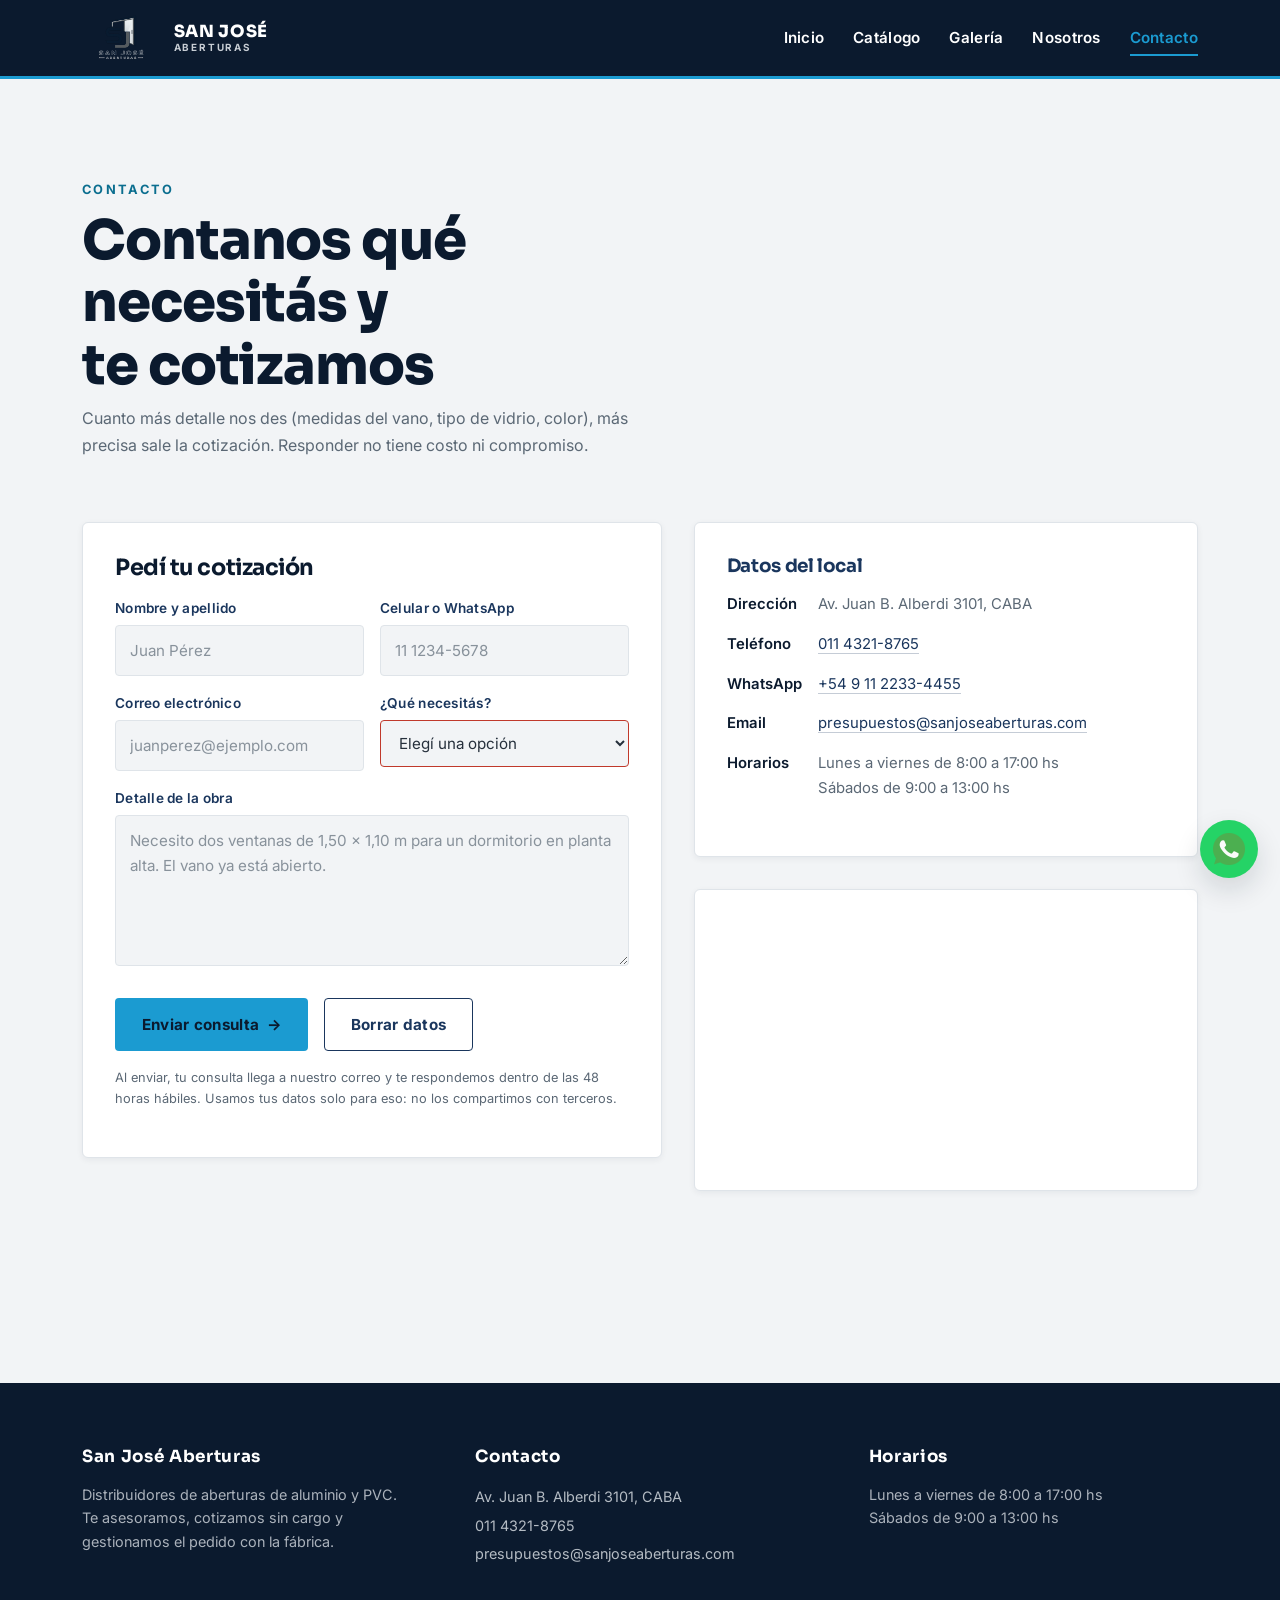
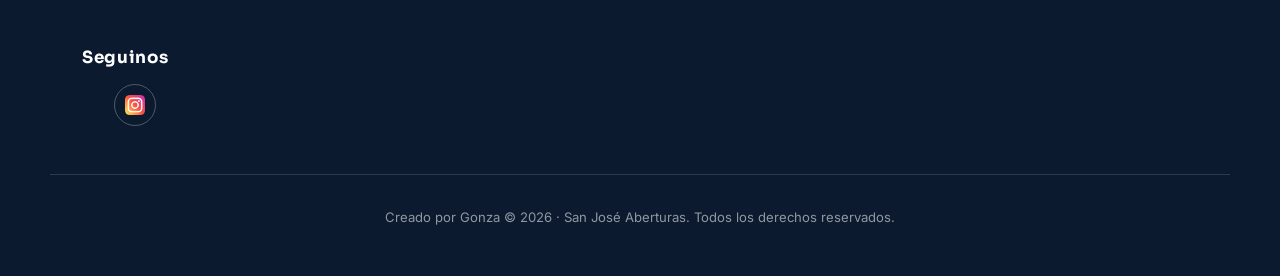
==== pages/contacto.html @ e06456b9 "san jose completo con html y sass" ====
<!DOCTYPE html>
<html lang="es">

<head>
    <meta charset="UTF-8">
    <meta name="viewport" content="width=device-width, initial-scale=1.0">
    <meta name="theme-color" content="#0B1A2E">

    <title>Contacto y cotizaciones | San José Aberturas</title>
    <meta name="description" content="Pedí tu cotización de aberturas sin cargo. Teléfono, WhatsApp, email y local en Av. Juan B. Alberdi 3101, CABA. Respondemos en 48 horas.">
    <meta name="keywords" content="cotización aberturas, contacto san josé aberturas, teléfono, whatsapp, aberturas CABA">
    <meta name="author" content="TU-NOMBRE">
    <meta name="robots" content="index, follow">
    <link rel="canonical" href="https://sanjose-aberturas.vercel.app/pages/contacto.html">

    <meta property="og:type" content="website">
    <meta property="og:locale" content="es_AR">
    <meta property="og:site_name" content="San José Aberturas">
    <meta property="og:title" content="Contacto y cotizaciones | San José Aberturas">
    <meta property="og:description" content="Pedí tu cotización de aberturas sin cargo. Teléfono, WhatsApp, email y local en Av. Juan B. Alberdi 3101, CABA. Respondemos en 48 horas.">
    <meta property="og:url" content="https://sanjose-aberturas.vercel.app/pages/contacto.html">
    <meta property="og:image" content="https://sanjose-aberturas.vercel.app/assets/imgs/logo.png">

    <link rel="icon" href="../assets/imgs/favicon.png" type="image/png">

    <link rel="preconnect" href="https://fonts.googleapis.com">
    <link rel="preconnect" href="https://fonts.gstatic.com" crossorigin>
    <link href="https://fonts.googleapis.com/css2?family=Inter:wght@400;600;700&family=Sora:wght@600;700;800&display=swap"
        rel="stylesheet">

    <link href="https://cdn.jsdelivr.net/npm/bootstrap@5.3.8/dist/css/bootstrap.min.css" rel="stylesheet"
        integrity="sha384-sRIl4kxILFvY47J16cr9ZwB07vP4J8+LH7qKQnuqkuIAvNWLzeN8tE5YBujZqJLB" crossorigin="anonymous">
    <link rel="stylesheet" href="../styles/style.css">
</head>

<body>
    <header class="cabecera sticky-top">
        <nav class="navbar navbar-expand-lg" aria-label="Navegación principal">
            <a class="navbar-brand" href="../index.html">
                <img src="../assets/imgs/logo.png" alt="Logo de San José Aberturas" class="logo" width="120"
                    height="52">
                <span class="marca">
                    <strong>SAN JOSÉ</strong>
                    <span>Aberturas</span>
                </span>
            </a>
            <button class="navbar-toggler" type="button" data-bs-toggle="collapse" data-bs-target="#menuPrincipal"
                aria-controls="menuPrincipal" aria-expanded="false" aria-label="Abrir el menú de navegación">
                <span class="navbar-toggler-icon"></span>
            </button>
            <div class="collapse navbar-collapse" id="menuPrincipal">
                <ul class="navbar-nav ms-auto">
                    <li class="nav-item"><a class="nav-link" href="../index.html">Inicio</a></li>
                    <li class="nav-item"><a class="nav-link" href="./menu.html">Catálogo</a></li>
                    <li class="nav-item"><a class="nav-link" href="./galeria.html">Galería</a></li>
                    <li class="nav-item"><a class="nav-link" href="./nosotros.html">Nosotros</a></li>
                    <li class="nav-item"><a class="nav-link" href="./contacto.html" aria-current="page">Contacto</a></li>
                </ul>
            </div>
        </nav>
    </header>

    <main class="seccion contacto">
        <div class="contenedor">
            <div class="titulo-seccion">
                <p class="eyebrow">Contacto</p>
                <h1>Contanos qué necesitás y te cotizamos</h1>
                <p>Cuanto más detalle nos des (medidas del vano, tipo de vidrio, color), más precisa sale la
                    cotización. Responder no tiene costo ni compromiso.</p>
            </div>

            <div class="grilla-contacto">
                <!-- form -->
                <section class="formulario" aria-labelledby="titulo-formulario">
                    <h2 id="titulo-formulario">Pedí tu cotización</h2>

                    <!-- si quiero cambiar de form aca -->
                    <form action="https://formspree.io/f/xgogqrqy" method="post" novalidate>
                        <input type="hidden" name="_subject" value="Nueva consulta desde la web">
                        <div class="campos">
                            <div class="campo">
                                <label for="nombre">Nombre y apellido</label>
                                <input type="text" id="nombre" name="nombre" placeholder="Juan Pérez"
                                    autocomplete="name" required>
                            </div>

                            <div class="campo">
                                <label for="telefono">Celular o WhatsApp</label>
                                <input type="tel" id="telefono" name="telefono" placeholder="11 1234-5678"
                                    autocomplete="tel" required>
                            </div>

                            <div class="campo">
                                <label for="email">Correo electrónico</label>
                                <input type="email" id="email" name="email" placeholder="juanperez@ejemplo.com"
                                    autocomplete="email" required>
                            </div>

                            <div class="campo">
                                <label for="producto">¿Qué necesitás?</label>
                                <select id="producto" name="producto" required>
                                    <option value="">Elegí una opción</option>
                                    <option value="ventanas">Ventanas</option>
                                    <option value="puertas">Puertas</option>
                                    <option value="portones">Portones</option>
                                    <option value="cerramiento">Cerramiento de balcón</option>
                                    <option value="otro">Otro</option>
                                </select>
                            </div>

                            <div class="campo campo--ancho">
                                <label for="detalle">Detalle de la obra</label>
                                <textarea id="detalle" name="detalle" rows="5"
                                    placeholder="Necesito dos ventanas de 1,50 × 1,10 m para un dormitorio en planta alta. El vano ya está abierto."
                                    required></textarea>
                            </div>
                        </div>

                        <div class="acciones">
                            <button type="submit" class="boton">Enviar consulta <span class="flecha"
                                    aria-hidden="true">→</span></button>
                            <button type="reset" class="boton--linea">Borrar datos</button>
                        </div>

                        <p class="legal">Al enviar, tu consulta llega a nuestro correo y te respondemos dentro de las
                            48 horas hábiles. Usamos tus datos solo para eso: no los compartimos con terceros.</p>
                    </form>
                </section>

                <!-- datos de contacto y mapa -->
                <aside class="datos-directos">
                    <article class="ficha">
                        <h2>Datos del local</h2>
                        <dl>
                            <dt>Dirección</dt>
                            <dd>Av. Juan B. Alberdi 3101, CABA</dd>

                            <dt>Teléfono</dt>
                            <dd><a href="tel:+541143218765">011 4321-8765</a></dd>

                            <dt>WhatsApp</dt>
                            <dd><a href="https://wa.me/5491122334455" target="_blank" rel="noopener">+54 9 11
                                    2233-4455</a></dd>

                            <dt>Email</dt>
                            <dd><a
                                    href="mailto:presupuestos@sanjoseaberturas.com">presupuestos@sanjoseaberturas.com</a>
                            </dd>

                            <dt>Horarios</dt>
                            <dd>Lunes a viernes de 8:00 a 17:00 hs<br>Sábados de 9:00 a 13:00 hs</dd>
                        </dl>
                    </article>

                    <article class="mapa">
                        <h2 class="solo-lectores">Ubicación del local en el mapa</h2>
                        <iframe
                            src="https://www.google.com/maps/embed?pb=!1m18!1m12!1m3!1d3282.8207992920943!2d-58.4740271235022!3d-34.63396855909769!2m3!1f0!2f0!3f0!3m2!1i1024!2i768!4f13.1!3m3!1m2!1s0x95bcc98582804c07%3A0xc3f3b68cb142a7c5!2sAv.%20Juan%20Bautista%20Alberdi%203101%2C%20C1406GSH%20Cdad.%20Aut%C3%B3noma%20de%20Buenos%20Aires!5e0!3m2!1ses!2sar!4v1779407908343!5m2!1ses!2sar"
                            title="Mapa con la ubicación del local de San José Aberturas" loading="lazy"
                            referrerpolicy="no-referrer-when-downgrade" allowfullscreen></iframe>
                    </article>
                </aside>
            </div>
        </div>
    </main>

    <footer class="pie">
        <div class="pie-contenido">
            <div>
                <h2>San José Aberturas</h2>
                <p>Distribuidores de aberturas de aluminio y PVC. Te asesoramos, cotizamos sin cargo y
                    gestionamos el pedido con la fábrica.</p>
            </div>

            <div>
                <h3>Contacto</h3>
                <address>
                    <a href="https://www.google.com/maps/search/?api=1&amp;query=Av.+Juan+B.+Alberdi+3101%2C+CABA"
                        target="_blank" rel="noopener">Av. Juan B. Alberdi 3101, CABA</a>
                    <a href="tel:+541143218765">011 4321-8765</a>
                    <a href="mailto:presupuestos@sanjoseaberturas.com">presupuestos@sanjoseaberturas.com</a>
                </address>
            </div>

            <div>
                <h3>Horarios</h3>
                <p>Lunes a viernes de 8:00 a 17:00 hs<br>Sábados de 9:00 a 13:00 hs</p>
            </div>

            <div class="redes">
                <h3>Seguinos</h3>
                <ul>
                    <li>
                        <a href="https://www.instagram.com/casasanjoseaberturas/" target="_blank" rel="noopener"
                            aria-label="Instagram de San José Aberturas">
                            <img src="../assets/logos/instagram.png" alt="" width="20" height="20" loading="lazy">
                        </a>
                    </li>
                    <!-- las otras redes las dejo para cuando las tenga -->
                    <!--
                    <li>
                        <a href="https://www.facebook.com/TU-PAGINA" target="_blank" rel="noopener"
                            aria-label="Facebook de San José Aberturas">
                            <img src="../assets/logos/facebook.png" alt="" width="20" height="20" loading="lazy">
                        </a>
                    </li>
                    <li>
                        <a href="https://www.x.com/TU-CUENTA" target="_blank" rel="noopener"
                            aria-label="X de San José Aberturas">
                            <img src="../assets/logos/x.png" alt="" width="20" height="20" loading="lazy">
                        </a>
                    </li>
                    <li>
                        <a href="https://www.youtube.com/@TU-CANAL" target="_blank" rel="noopener"
                            aria-label="YouTube de San José Aberturas">
                            <img src="../assets/logos/yt.png" alt="" width="20" height="20" loading="lazy">
                        </a>
                    </li>
                    -->
                </ul>
            </div>
        </div>

        <p class="copy">Creado por Gonza &copy; 2026 · San José Aberturas. Todos los derechos reservados.</p>

        <a class="wa-flotante" href="https://wa.me/5491155554444" target="_blank" rel="noopener"
            aria-label="Escribinos por WhatsApp">
            <img src="../assets/logos/whatsapp.png" alt="" width="32" height="32" loading="lazy">
        </a>
    </footer>

    <script src="https://cdn.jsdelivr.net/npm/bootstrap@5.3.8/dist/js/bootstrap.bundle.min.js"
        integrity="sha384-FKyoEForCGlyvwx9Hj09JcYn3nv7wiPVlz7YYwJrWVcXK/BmnVDxM+D2scQbITxI"
        crossorigin="anonymous"></script>
</body>

</html>
---- styles/style.css ----
@charset "UTF-8";
.pie .redes ul li a, .pie .wa-flotante {
  display: flex;
  justify-content: center;
  align-items: center;
}

.contacto .formulario, .contacto .datos-directos .ficha, .contacto .datos-directos .mapa, .nosotros .valores article, .galeria .obra, .catalogo .linea, .tarjeta {
  background-color: #ffffff;
  border: 1px solid #dfe4e9;
  border-radius: 6px;
  box-shadow: 0 2px 6px rgba(11, 26, 46, 0.06);
  transition: transform 0.35s cubic-bezier(0.22, 0.61, 0.36, 1), box-shadow 0.35s cubic-bezier(0.22, 0.61, 0.36, 1), border-color 0.35s cubic-bezier(0.22, 0.61, 0.36, 1);
}

.hero .hero-grid, .datos ul, .cta .cta-caja, .contenedor, .pie .pie-contenido, .pie .copy, .cabecera .navbar {
  width: 100%;
  max-width: 1180px;
  margin-inline: auto;
  padding-inline: 2rem;
}
@media (max-width: 567px) {
  .hero .hero-grid, .datos ul, .cta .cta-caja, .contenedor, .pie .pie-contenido, .pie .copy, .cabecera .navbar {
    padding-inline: 1rem;
  }
}

.contacto .datos-directos .ficha dl dd a, .pie address a {
  text-decoration: none;
  color: inherit;
}

@keyframes aparecer {
  from {
    opacity: 0;
    transform: translateY(28px);
  }
  to {
    opacity: 1;
    transform: translateY(0);
  }
}
@keyframes abrir-marco {
  from {
    clip-path: inset(0 100% 0 0);
  }
  to {
    clip-path: inset(0 0 0 0);
  }
}
@keyframes latido {
  0%, 100% {
    transform: scale(1);
  }
  50% {
    transform: scale(1.08);
  }
}
*,
*::before,
*::after {
  margin: 0;
  padding: 0;
  box-sizing: border-box;
}

html {
  scroll-behavior: smooth;
}

body {
  font-family: "Inter", "Segoe UI", sans-serif;
  font-size: 1rem;
  line-height: 1.65;
  color: #26303c;
  background-color: #f2f4f6;
  -webkit-font-smoothing: antialiased;
}

h1,
h2,
h3,
h4 {
  font-family: "Sora", "Segoe UI", sans-serif;
  color: #0b1a2e;
  line-height: 1.15;
  letter-spacing: -0.02em;
  text-wrap: balance;
}

h1 {
  font-size: clamp(2.1rem, 4.5vw, 3.4rem);
  font-weight: 800;
}

h2 {
  font-size: clamp(1.7rem, 3vw, 2.4rem);
  font-weight: 700;
}

h3 {
  font-size: 1.25rem;
  font-weight: 700;
}

p {
  max-width: 68ch;
}

a {
  color: #1a365d;
  transition: color 0.35s cubic-bezier(0.22, 0.61, 0.36, 1);
}
a:hover, a:focus-visible {
  color: #0b6e8f;
}

img,
picture,
svg {
  display: block;
  max-width: 100%;
  height: auto;
}

ul {
  list-style: none;
}

:focus-visible {
  outline: 3px solid #1b9bd1;
  outline-offset: 3px;
}

.solo-lectores {
  position: absolute;
  width: 1px;
  height: 1px;
  overflow: hidden;
  clip: rect(0 0 0 0);
  white-space: nowrap;
}

@media (prefers-reduced-motion: reduce) {
  *,
  *::before,
  *::after {
    animation-duration: 0.01ms !important;
    animation-iteration-count: 1 !important;
    transition-duration: 0.01ms !important;
    scroll-behavior: auto !important;
  }
}
.cabecera {
  background-color: #0b1a2e;
  border-bottom: 3px solid #1b9bd1;
}
.cabecera .navbar {
  padding-block: 0.75rem;
  --bs-navbar-padding-x: 0;
  --bs-navbar-color: #ffffff;
  --bs-navbar-hover-color: #5ecdf0;
  --bs-navbar-active-color: #5ecdf0;
}
.cabecera .navbar-brand {
  display: flex;
  flex-direction: row;
  flex-wrap: nowrap;
  justify-content: flex-start;
  align-items: center;
  gap: 0.85rem;
  padding: 0;
}
.cabecera .navbar-brand .logo {
  height: 52px;
  width: auto;
  transition: transform 0.35s cubic-bezier(0.22, 0.61, 0.36, 1);
}
.cabecera .navbar-brand .marca {
  display: flex;
  flex-direction: column;
  flex-wrap: nowrap;
  justify-content: center;
  align-items: flex-start;
  gap: 0;
  line-height: 1.1;
}
.cabecera .navbar-brand .marca strong {
  font-family: "Sora", "Segoe UI", sans-serif;
  font-size: 1.05rem;
  font-weight: 800;
  letter-spacing: 0.04em;
  color: #ffffff;
}
.cabecera .navbar-brand .marca span {
  display: inline-block;
  font-family: "Inter", "Segoe UI", sans-serif;
  font-size: 0.8rem;
  font-weight: 700;
  letter-spacing: 0.18em;
  text-transform: uppercase;
  color: #0b6e8f;
  font-size: 0.62rem;
  color: #c7cdd4;
}
.cabecera .navbar-brand:hover .logo {
  transform: scale(1.05) rotate(-1deg);
}
@media (max-width: 567px) {
  .cabecera .navbar-brand .logo {
    height: 40px;
  }
  .cabecera .navbar-brand .marca strong {
    font-size: 0.9rem;
  }
}
.cabecera .navbar-toggler {
  border: 1px solid rgba(199, 205, 212, 0.5);
  border-radius: 4px;
  padding: 0.35rem 0.6rem;
}
.cabecera .navbar-toggler:focus {
  box-shadow: 0 0 0 3px rgba(27, 155, 209, 0.45);
}
.cabecera .navbar-nav {
  display: flex;
  flex-direction: row;
  flex-wrap: nowrap;
  justify-content: flex-end;
  align-items: center;
  gap: 1.8rem;
}
.cabecera .navbar-nav .nav-link {
  position: relative;
  font-size: 0.95rem;
  font-weight: 600;
  letter-spacing: 0.02em;
  color: #ffffff;
  padding: 0.35rem 0;
  transition: color 0.35s cubic-bezier(0.22, 0.61, 0.36, 1);
}
.cabecera .navbar-nav .nav-link::after {
  content: "";
  position: absolute;
  left: 0;
  bottom: 0;
  width: 100%;
  height: 2px;
  background-color: #1b9bd1;
  transform: scaleX(0);
  transform-origin: left;
  transition: transform 0.35s cubic-bezier(0.22, 0.61, 0.36, 1);
}
.cabecera .navbar-nav .nav-link:hover, .cabecera .navbar-nav .nav-link:focus-visible {
  color: #1b9bd1;
}
.cabecera .navbar-nav .nav-link:hover::after, .cabecera .navbar-nav .nav-link:focus-visible::after, .cabecera .navbar-nav .nav-link[aria-current=page]::after {
  transform: scaleX(1);
}
.cabecera .navbar-nav .nav-link[aria-current=page] {
  color: #1b9bd1;
}
@media (max-width: 967px) {
  .cabecera .navbar-nav {
    display: flex;
    flex-direction: column;
    flex-wrap: nowrap;
    justify-content: flex-start;
    align-items: flex-start;
    gap: 0;
    padding-block: 1rem;
  }
  .cabecera .navbar-nav .nav-link {
    width: 100%;
    padding: 0.6rem 0;
    border-bottom: 1px solid rgba(199, 205, 212, 0.15);
  }
}

.pie {
  background-color: #0b1a2e;
  color: #c7cdd4;
  margin-top: 6rem;
  padding-block: 4rem 2rem;
}
.pie .pie-contenido {
  display: grid;
  grid-template-columns: repeat(auto-fit, minmax(240px, 1fr));
  gap: 4rem;
  padding-bottom: 2rem;
  border-bottom: 1px solid rgba(199, 205, 212, 0.18);
}
.pie h2,
.pie h3 {
  color: #ffffff;
  font-size: 1.05rem;
  letter-spacing: 0.04em;
  margin-bottom: 1rem;
}
.pie p {
  font-size: 0.9rem;
  color: rgba(199, 205, 212, 0.85);
}
.pie address {
  font-style: normal;
  font-size: 0.9rem;
}
.pie address a {
  color: rgba(199, 205, 212, 0.9);
  display: block;
  padding-block: 0.15rem;
}
.pie address a:hover, .pie address a:focus-visible {
  color: #5ecdf0;
}
.pie .redes ul {
  display: flex;
  flex-direction: row;
  flex-wrap: wrap;
  justify-content: flex-start;
  align-items: center;
  gap: 0.9rem;
}
.pie .redes ul li a {
  width: 42px;
  height: 42px;
  border: 1px solid rgba(199, 205, 212, 0.35);
  border-radius: 50%;
  transition: background-color 0.35s cubic-bezier(0.22, 0.61, 0.36, 1), transform 0.35s cubic-bezier(0.22, 0.61, 0.36, 1), border-color 0.35s cubic-bezier(0.22, 0.61, 0.36, 1);
}
.pie .redes ul li a img {
  width: 20px;
  height: 20px;
  object-fit: contain;
}
.pie .redes ul li a:hover, .pie .redes ul li a:focus-visible {
  background-color: #1b9bd1;
  border-color: #1b9bd1;
  transform: translateY(-4px) rotate(-6deg);
}
.pie .wa-flotante {
  position: fixed;
  right: 22px;
  bottom: 22px;
  z-index: 1030;
  width: 58px;
  height: 58px;
  border-radius: 50%;
  background-color: #25d366;
  box-shadow: 0 12px 28px rgba(11, 26, 46, 0.14);
  animation: latido 2.6s ease-in-out infinite;
}
.pie .wa-flotante img {
  width: 32px;
  height: 32px;
}
.pie .wa-flotante:hover, .pie .wa-flotante:focus-visible {
  animation-play-state: paused;
  background-color: #1ebe5a;
}
@media (max-width: 567px) {
  .pie .wa-flotante {
    width: 50px;
    height: 50px;
    right: 14px;
    bottom: 14px;
  }
  .pie .wa-flotante img {
    width: 27px;
    height: 27px;
  }
}
.pie .copy {
  padding-top: 2rem;
  text-align: center;
  font-size: 0.82rem;
  color: rgba(199, 205, 212, 0.7);
}

.boton--claro, .boton--linea, .boton {
  display: inline-flex;
  align-items: center;
  gap: 0.5rem;
  padding: 0.8rem 1.6rem;
  border: 1px solid transparent;
  border-radius: 4px;
  font-family: "Inter", "Segoe UI", sans-serif;
  font-size: 0.95rem;
  font-weight: 700;
  letter-spacing: 0.02em;
  text-decoration: none;
  cursor: pointer;
  transition: background-color 0.35s cubic-bezier(0.22, 0.61, 0.36, 1), color 0.35s cubic-bezier(0.22, 0.61, 0.36, 1), transform 0.35s cubic-bezier(0.22, 0.61, 0.36, 1), box-shadow 0.35s cubic-bezier(0.22, 0.61, 0.36, 1);
}
.boton--claro:hover, .boton--linea:hover, .boton:hover, .boton--claro:focus-visible, .boton--linea:focus-visible, .boton:focus-visible {
  transform: translateY(-2px);
}
.boton--claro:active, .boton--linea:active, .boton:active {
  transform: translateY(0);
}

.boton {
  background-color: #1b9bd1;
  color: #0b1a2e;
}
.boton:hover, .boton:focus-visible {
  background-color: #0a5b77;
  color: #ffffff;
  box-shadow: 0 8px 18px rgba(27, 155, 209, 0.35);
}

.boton--linea {
  background-color: transparent;
  color: #1a365d;
  border-color: #1a365d;
}
.boton--linea:hover, .boton--linea:focus-visible {
  background-color: #1a365d;
  color: #ffffff;
}

.boton--claro {
  background-color: transparent;
  color: #ffffff;
  border-color: rgba(255, 255, 255, 0.55);
}
.boton--claro:hover, .boton--claro:focus-visible {
  background-color: #ffffff;
  color: #0b1a2e;
}

.boton .flecha,
.boton--linea .flecha,
.boton--claro .flecha {
  transition: transform 0.35s cubic-bezier(0.22, 0.61, 0.36, 1);
}
.boton:hover .flecha, .boton:focus-visible .flecha,
.boton--linea:hover .flecha,
.boton--linea:focus-visible .flecha,
.boton--claro:hover .flecha,
.boton--claro:focus-visible .flecha {
  transform: translateX(5px);
}

.titulo-seccion {
  margin-bottom: 4rem;
  max-width: 60ch;
}
.titulo-seccion .eyebrow {
  display: inline-block;
  font-family: "Inter", "Segoe UI", sans-serif;
  font-size: 0.8rem;
  font-weight: 700;
  letter-spacing: 0.18em;
  text-transform: uppercase;
  color: #0b6e8f;
  margin-bottom: 0.6rem;
}
.titulo-seccion h2 {
  margin-bottom: 0.5rem;
}
.titulo-seccion p {
  color: #5b6875;
}
.titulo-seccion--centrado {
  margin-inline: auto;
  text-align: center;
}
.titulo-seccion--centrado p {
  margin-inline: auto;
}

.seccion {
  padding-block: 6rem;
}
@media (max-width: 967px) {
  .seccion {
    padding-block: 4rem;
  }
}

.acciones-cta {
  display: flex;
  flex-direction: row;
  flex-wrap: wrap;
  justify-content: flex-start;
  align-items: center;
  gap: 1rem;
  margin-top: 4rem;
}

.bloque {
  margin-top: 6rem;
}
@media (max-width: 967px) {
  .bloque {
    margin-top: 4rem;
  }
}

.tarjeta {
  overflow: hidden;
  display: flex;
  flex-direction: column;
}
.tarjeta .tarjeta-figura {
  position: relative;
}
.tarjeta .tarjeta-figura::before {
  content: "";
  position: absolute;
  inset: 14px;
  border: 1px solid rgba(255, 255, 255, 0.75);
  pointer-events: none;
  transition: inset 0.35s cubic-bezier(0.22, 0.61, 0.36, 1), border-color 0.35s cubic-bezier(0.22, 0.61, 0.36, 1);
}
.tarjeta .tarjeta-figura {
  overflow: hidden;
  background-color: #f2f4f6;
}
.tarjeta .tarjeta-figura img {
  width: 100%;
  aspect-ratio: 4/3;
  object-fit: cover;
  transition: transform 0.6s cubic-bezier(0.22, 0.61, 0.36, 1);
}
.tarjeta .tarjeta-cuerpo {
  display: flex;
  flex-direction: column;
  flex-wrap: nowrap;
  justify-content: flex-start;
  align-items: flex-start;
  gap: 0.6rem;
  padding: 2rem;
  flex-grow: 1;
}
.tarjeta .tarjeta-cuerpo .medida {
  display: inline-block;
  font-family: "Inter", "Segoe UI", sans-serif;
  font-size: 0.8rem;
  font-weight: 700;
  letter-spacing: 0.18em;
  text-transform: uppercase;
  color: #5b6875;
  font-size: 0.7rem;
}
.tarjeta .tarjeta-cuerpo p {
  color: #5b6875;
  font-size: 0.95rem;
  flex-grow: 1;
}
.tarjeta:hover, .tarjeta:focus-within {
  transform: translateY(-8px);
  box-shadow: 0 12px 28px rgba(11, 26, 46, 0.14);
  border-color: #1b9bd1;
}
.tarjeta:hover .tarjeta-figura img, .tarjeta:focus-within .tarjeta-figura img {
  transform: scale(1.06);
}
.tarjeta:hover .tarjeta-figura::before, .tarjeta:focus-within .tarjeta-figura::before {
  inset: 22px;
  border-color: #1b9bd1;
}

.animar {
  animation: aparecer 0.7s both;
}
.animar:nth-child(2) {
  animation-delay: 0.12s;
}
.animar:nth-child(3) {
  animation-delay: 0.24s;
}
.animar:nth-child(4) {
  animation-delay: 0.36s;
}
.animar:nth-child(5) {
  animation-delay: 0.48s;
}
.animar:nth-child(6) {
  animation-delay: 0.6s;
}

.hero {
  background-color: #0b1a2e;
  color: #ffffff;
  overflow: hidden;
  padding-block: 6rem;
}
.hero .hero-grid {
  display: grid;
  grid-template-columns: 1.05fr 1fr;
  align-items: center;
  gap: 4rem;
}
.hero .hero-texto {
  animation: aparecer 0.8s both;
}
.hero .hero-texto .eyebrow {
  display: inline-block;
  font-family: "Inter", "Segoe UI", sans-serif;
  font-size: 0.8rem;
  font-weight: 700;
  letter-spacing: 0.18em;
  text-transform: uppercase;
  color: #5ecdf0;
  margin-bottom: 1rem;
}
.hero .hero-texto h1 {
  color: #ffffff;
  margin-bottom: 1rem;
}
.hero .hero-texto h1 em {
  font-style: normal;
  color: #5ecdf0;
}
.hero .hero-texto p {
  color: rgba(199, 205, 212, 0.92);
  font-size: 1.05rem;
  margin-bottom: 2rem;
}
.hero .hero-texto .hero-acciones {
  display: flex;
  flex-direction: row;
  flex-wrap: wrap;
  justify-content: flex-start;
  align-items: center;
  gap: 1rem;
}
.hero .hero-figura {
  position: relative;
}
.hero .hero-figura::before {
  content: "";
  position: absolute;
  inset: 14px;
  border: 1px solid rgba(199, 205, 212, 0.45);
  pointer-events: none;
  transition: inset 0.35s cubic-bezier(0.22, 0.61, 0.36, 1), border-color 0.35s cubic-bezier(0.22, 0.61, 0.36, 1);
}
.hero .hero-figura {
  animation: abrir-marco 1s 0.2s both;
}
.hero .hero-figura img {
  width: 100%;
  border-radius: 6px;
}
@media (max-width: 967px) {
  .hero {
    padding-block: 4rem;
  }
  .hero .hero-grid {
    grid-template-columns: 1fr;
    gap: 2rem;
  }
  .hero .hero-figura {
    order: -1;
  }
}

.datos {
  background-color: #1a365d;
  color: #ffffff;
}
.datos ul {
  display: grid;
  grid-template-columns: repeat(auto-fit, minmax(180px, 1fr));
  gap: 0;
  padding-block: 2rem;
  text-align: center;
}
.datos ul li {
  padding: 1rem;
  border-right: 1px solid rgba(255, 255, 255, 0.18);
}
.datos ul li:last-child {
  border-right: none;
}
.datos ul li strong {
  display: block;
  font-family: "Sora", "Segoe UI", sans-serif;
  font-size: 2.1rem;
  font-weight: 800;
  color: #5ecdf0;
  line-height: 1.1;
}
.datos ul li span {
  font-size: 0.85rem;
  letter-spacing: 0.06em;
  text-transform: uppercase;
  color: rgba(255, 255, 255, 0.85);
}
@media (max-width: 567px) {
  .datos ul li {
    border-right: none;
    border-bottom: 1px solid rgba(255, 255, 255, 0.18);
  }
  .datos ul li:last-child {
    border-bottom: none;
  }
}

.categorias .grilla-categorias {
  display: grid;
  grid-template-columns: repeat(auto-fit, minmax(290px, 1fr));
  gap: 2rem;
}

.proceso {
  background-color: #ffffff;
  border-block: 1px solid #dfe4e9;
}
.proceso .pasos {
  display: grid;
  grid-template-columns: repeat(auto-fit, minmax(240px, 1fr));
  gap: 2rem;
  counter-reset: paso;
}
.proceso .pasos li {
  counter-increment: paso;
  padding-top: 2rem;
  border-top: 3px solid #dfe4e9;
  transition: border-color 0.35s cubic-bezier(0.22, 0.61, 0.36, 1);
}
.proceso .pasos li::before {
  content: counter(paso, decimal-leading-zero);
  display: block;
  font-family: "Sora", "Segoe UI", sans-serif;
  font-size: 2rem;
  font-weight: 800;
  color: #c7cdd4;
  line-height: 1;
  margin-bottom: 0.5rem;
  transition: color 0.35s cubic-bezier(0.22, 0.61, 0.36, 1);
}
.proceso .pasos li h3 {
  margin-bottom: 0.4rem;
}
.proceso .pasos li p {
  color: #5b6875;
  font-size: 0.95rem;
}
.proceso .pasos li:hover {
  border-top-color: #1b9bd1;
}
.proceso .pasos li:hover::before {
  color: #0b6e8f;
}

.cta .cta-caja {
  display: flex;
  flex-direction: row;
  flex-wrap: wrap;
  justify-content: space-between;
  align-items: center;
  gap: 2rem;
  background-color: #1a365d;
  color: #ffffff;
  border-radius: 6px;
  padding: 4rem;
  max-width: 1180px;
}
.cta .cta-caja h2 {
  color: #ffffff;
  max-width: 20ch;
}
.cta .cta-caja p {
  color: rgba(199, 205, 212, 0.9);
  max-width: 46ch;
}
@media (max-width: 567px) {
  .cta .cta-caja {
    padding: 2rem;
    text-align: center;
    justify-content: center;
  }
}

.catalogo .lista-lineas {
  display: flex;
  flex-direction: column;
  flex-wrap: nowrap;
  justify-content: flex-start;
  align-items: stretch;
  gap: 2rem;
}
.catalogo .linea {
  display: grid;
  grid-template-columns: 200px 1fr auto;
  align-items: center;
  gap: 2rem;
  padding: 2rem;
  border-left: 4px solid #c7cdd4;
}
.catalogo .linea .linea-marca {
  display: flex;
  flex-direction: column;
  flex-wrap: nowrap;
  justify-content: center;
  align-items: flex-start;
  gap: 0.2rem;
}
.catalogo .linea .linea-marca .eyebrow {
  display: inline-block;
  font-family: "Inter", "Segoe UI", sans-serif;
  font-size: 0.8rem;
  font-weight: 700;
  letter-spacing: 0.18em;
  text-transform: uppercase;
  color: #5b6875;
  font-size: 0.68rem;
}
.catalogo .linea .linea-marca h3 {
  color: #1a365d;
}
.catalogo .linea .linea-detalle p {
  color: #5b6875;
  font-size: 0.95rem;
}
.catalogo .linea .linea-detalle ul {
  display: flex;
  flex-direction: row;
  flex-wrap: wrap;
  justify-content: flex-start;
  align-items: center;
  gap: 0.5rem;
  margin-top: 0.5rem;
}
.catalogo .linea .linea-detalle ul li {
  font-size: 0.75rem;
  font-weight: 600;
  letter-spacing: 0.04em;
  text-transform: uppercase;
  color: #1a365d;
  background-color: rgba(26, 54, 93, 0.07);
  border-radius: 999px;
  padding: 0.25rem 0.7rem;
}
.catalogo .linea .linea-precio {
  text-align: right;
}
.catalogo .linea .linea-precio strong {
  display: block;
  font-family: "Sora", "Segoe UI", sans-serif;
  font-size: 1.35rem;
  color: #0b1a2e;
}
.catalogo .linea .linea-precio span {
  font-size: 0.78rem;
  color: #5b6875;
}
.catalogo .linea:hover {
  border-left-color: #1b9bd1;
  transform: translateX(6px);
  box-shadow: 0 12px 28px rgba(11, 26, 46, 0.14);
}
.catalogo .linea--destacada {
  border-left-color: #1b9bd1;
  position: relative;
}
.catalogo .linea--destacada::after {
  content: "Más elegida";
  position: absolute;
  top: -12px;
  left: 2rem;
  background-color: #0a5b77;
  color: #ffffff;
  font-size: 0.7rem;
  font-weight: 700;
  letter-spacing: 0.1em;
  text-transform: uppercase;
  padding: 0.2rem 0.7rem;
  border-radius: 999px;
}
@media (max-width: 967px) {
  .catalogo .linea {
    grid-template-columns: 1fr;
    gap: 1rem;
  }
  .catalogo .linea .linea-precio {
    text-align: left;
  }
}
.catalogo .aviso {
  margin-top: 2rem;
  padding: 1rem 2rem;
  background-color: rgba(27, 155, 209, 0.08);
  border-left: 3px solid #1b9bd1;
  border-radius: 4px;
  font-size: 0.9rem;
  color: #5b6875;
}

.galeria .grilla-galeria {
  display: grid;
  grid-template-columns: repeat(3, 1fr);
  grid-auto-rows: minmax(220px, auto);
  gap: 2rem;
}
.galeria .obra {
  position: relative;
  overflow: hidden;
  margin: 0;
}
.galeria .obra:first-child {
  grid-column: span 2;
  grid-row: span 2;
}
.galeria .obra img {
  width: 100%;
  height: 100%;
  object-fit: cover;
  transition: transform 0.7s cubic-bezier(0.22, 0.61, 0.36, 1), filter 0.35s cubic-bezier(0.22, 0.61, 0.36, 1);
}
.galeria .obra figcaption {
  position: absolute;
  inset: auto 0 0 0;
  padding: 2rem 1rem 1rem;
  background: linear-gradient(to top, rgba(11, 26, 46, 0.92) 15%, rgba(11, 26, 46, 0));
  color: #ffffff;
  transform: translateY(30%);
  opacity: 0;
  transition: transform 0.35s cubic-bezier(0.22, 0.61, 0.36, 1), opacity 0.35s cubic-bezier(0.22, 0.61, 0.36, 1);
}
.galeria .obra figcaption strong {
  display: block;
  font-family: "Sora", "Segoe UI", sans-serif;
  font-size: 1rem;
}
.galeria .obra figcaption span {
  font-size: 0.82rem;
  color: rgba(199, 205, 212, 0.9);
}
.galeria .obra:hover, .galeria .obra:focus-within {
  box-shadow: 0 12px 28px rgba(11, 26, 46, 0.14);
}
.galeria .obra:hover img, .galeria .obra:focus-within img {
  transform: scale(1.07);
}
.galeria .obra:hover figcaption, .galeria .obra:focus-within figcaption {
  transform: translateY(0);
  opacity: 1;
}
@media (max-width: 967px) {
  .galeria .obra figcaption {
    transform: translateY(0);
    opacity: 1;
  }
}
@media (min-width: 568px) and (max-width: 967px) {
  .galeria .grilla-galeria {
    grid-template-columns: repeat(2, 1fr);
  }
  .galeria .obra:first-child {
    grid-column: span 2;
    grid-row: span 1;
  }
}
@media (max-width: 567px) {
  .galeria .grilla-galeria {
    grid-template-columns: 1fr;
    gap: 1rem;
  }
  .galeria .obra:first-child {
    grid-column: span 1;
  }
}

.nosotros .historia {
  display: grid;
  grid-template-columns: 1.1fr 1fr;
  align-items: center;
  gap: 4rem;
}
.nosotros .historia .historia-texto h2 {
  margin-bottom: 1rem;
}
.nosotros .historia .historia-texto p + p {
  margin-top: 1rem;
}
.nosotros .historia .historia-texto p {
  color: #5b6875;
}
.nosotros .historia .historia-texto strong {
  color: #0b1a2e;
}
.nosotros .historia .historia-figura {
  position: relative;
}
.nosotros .historia .historia-figura::before {
  content: "";
  position: absolute;
  inset: 12px;
  border: 1px solid #c7cdd4;
  pointer-events: none;
  transition: inset 0.35s cubic-bezier(0.22, 0.61, 0.36, 1), border-color 0.35s cubic-bezier(0.22, 0.61, 0.36, 1);
}
.nosotros .historia .historia-figura img {
  width: 100%;
  border-radius: 6px;
  box-shadow: 0 2px 6px rgba(11, 26, 46, 0.06);
}
@media (max-width: 967px) {
  .nosotros .historia {
    grid-template-columns: 1fr;
    gap: 2rem;
  }
}
.nosotros .linea-tiempo {
  position: relative;
  padding-left: 2rem;
  border-left: 2px solid #dfe4e9;
}
.nosotros .linea-tiempo li {
  position: relative;
  padding-left: 2rem;
  padding-bottom: 2rem;
}
.nosotros .linea-tiempo li::before {
  content: "";
  position: absolute;
  left: calc(-2rem - 7px);
  top: 8px;
  width: 12px;
  height: 12px;
  background-color: #ffffff;
  border: 2px solid #1b9bd1;
  border-radius: 50%;
  transition: transform 0.35s cubic-bezier(0.22, 0.61, 0.36, 1), background-color 0.35s cubic-bezier(0.22, 0.61, 0.36, 1);
}
.nosotros .linea-tiempo li time {
  display: inline-block;
  font-family: "Inter", "Segoe UI", sans-serif;
  font-size: 0.8rem;
  font-weight: 700;
  letter-spacing: 0.18em;
  text-transform: uppercase;
  color: #0b6e8f;
  display: block;
  margin-bottom: 0.2rem;
}
.nosotros .linea-tiempo li p {
  color: #5b6875;
  font-size: 0.95rem;
}
.nosotros .linea-tiempo li:hover::before {
  transform: scale(1.4);
  background-color: #1b9bd1;
}
.nosotros .valores {
  display: grid;
  grid-template-columns: repeat(auto-fit, minmax(250px, 1fr));
  gap: 2rem;
}
.nosotros .valores article {
  position: relative;
}
.nosotros .valores article::before {
  content: "";
  position: absolute;
  inset: 8px;
  border: 1px solid #f2f4f6;
  pointer-events: none;
  transition: inset 0.35s cubic-bezier(0.22, 0.61, 0.36, 1), border-color 0.35s cubic-bezier(0.22, 0.61, 0.36, 1);
}
.nosotros .valores article {
  padding: 2rem;
}
.nosotros .valores article h3 {
  color: #1a365d;
  margin-bottom: 0.4rem;
}
.nosotros .valores article p {
  color: #5b6875;
  font-size: 0.95rem;
}
.nosotros .valores article:hover {
  transform: translateY(-6px);
  box-shadow: 0 12px 28px rgba(11, 26, 46, 0.14);
}
.nosotros .valores article:hover::before {
  border-color: #1b9bd1;
}

.contacto .grilla-contacto {
  display: grid;
  grid-template-columns: 1.15fr 1fr;
  align-items: start;
  gap: 2rem;
}
@media (max-width: 967px) {
  .contacto .grilla-contacto {
    grid-template-columns: 1fr;
  }
}
.contacto .formulario {
  padding: 2rem;
}
.contacto .formulario h2 {
  font-size: 1.4rem;
  margin-bottom: 1rem;
}
.contacto .formulario .campos {
  display: grid;
  grid-template-columns: repeat(2, 1fr);
  gap: 1rem;
}
@media (max-width: 567px) {
  .contacto .formulario .campos {
    grid-template-columns: 1fr;
  }
}
.contacto .formulario .campo {
  display: flex;
  flex-direction: column;
  flex-wrap: nowrap;
  justify-content: flex-start;
  align-items: stretch;
  gap: 0.35rem;
}
.contacto .formulario .campo--ancho {
  grid-column: 1/-1;
}
.contacto .formulario .campo label {
  font-size: 0.85rem;
  font-weight: 600;
  letter-spacing: 0.02em;
  color: #1a365d;
}
.contacto .formulario .campo input,
.contacto .formulario .campo select,
.contacto .formulario .campo textarea {
  width: 100%;
  padding: 0.75rem 0.9rem;
  font-family: "Inter", "Segoe UI", sans-serif;
  font-size: 0.95rem;
  color: #26303c;
  background-color: #f2f4f6;
  border: 1px solid #dfe4e9;
  border-radius: 4px;
  transition: border-color 0.35s cubic-bezier(0.22, 0.61, 0.36, 1), box-shadow 0.35s cubic-bezier(0.22, 0.61, 0.36, 1), background-color 0.35s cubic-bezier(0.22, 0.61, 0.36, 1);
}
.contacto .formulario .campo input::placeholder,
.contacto .formulario .campo select::placeholder,
.contacto .formulario .campo textarea::placeholder {
  color: rgba(91, 104, 117, 0.7);
}
.contacto .formulario .campo input:focus,
.contacto .formulario .campo select:focus,
.contacto .formulario .campo textarea:focus {
  outline: none;
  background-color: #ffffff;
  border-color: #1b9bd1;
  box-shadow: 0 0 0 3px rgba(27, 155, 209, 0.18);
}
.contacto .formulario .campo input:not(:placeholder-shown):invalid,
.contacto .formulario .campo select:not(:placeholder-shown):invalid,
.contacto .formulario .campo textarea:not(:placeholder-shown):invalid {
  border-color: #c0392b;
}
.contacto .formulario .campo textarea {
  resize: vertical;
  min-height: 130px;
}
.contacto .formulario .acciones {
  display: flex;
  flex-direction: row;
  flex-wrap: wrap;
  justify-content: flex-start;
  align-items: center;
  gap: 1rem;
  margin-top: 2rem;
}
.contacto .formulario .legal {
  margin-top: 1rem;
  font-size: 0.8rem;
  color: #5b6875;
}
.contacto .datos-directos {
  display: flex;
  flex-direction: column;
  flex-wrap: nowrap;
  justify-content: flex-start;
  align-items: stretch;
  gap: 2rem;
}
.contacto .datos-directos .ficha {
  padding: 2rem;
}
.contacto .datos-directos .ficha h2,
.contacto .datos-directos .ficha h3 {
  font-size: 1.15rem;
  color: #1a365d;
  margin-bottom: 1rem;
}
.contacto .datos-directos .ficha dl {
  display: grid;
  grid-template-columns: auto 1fr;
  gap: 0.45rem 1rem;
  font-size: 0.93rem;
}
.contacto .datos-directos .ficha dl dt {
  font-weight: 600;
  color: #0b1a2e;
}
.contacto .datos-directos .ficha dl dd {
  color: #5b6875;
}
.contacto .datos-directos .ficha dl dd a {
  color: #1a365d;
  border-bottom: 1px solid rgba(26, 54, 93, 0.25);
}
.contacto .datos-directos .ficha dl dd a:hover, .contacto .datos-directos .ficha dl dd a:focus-visible {
  color: #0b6e8f;
  border-bottom-color: #0b6e8f;
}
.contacto .datos-directos .mapa {
  overflow: hidden;
  padding: 0;
}
.contacto .datos-directos .mapa iframe {
  display: block;
  width: 100%;
  height: 300px;
  border: 0;
  filter: grayscale(0.4) contrast(1.05);
  transition: filter 0.35s cubic-bezier(0.22, 0.61, 0.36, 1);
}
.contacto .datos-directos .mapa iframe:hover {
  filter: none;
}

/*# sourceMappingURL=style.css.map */
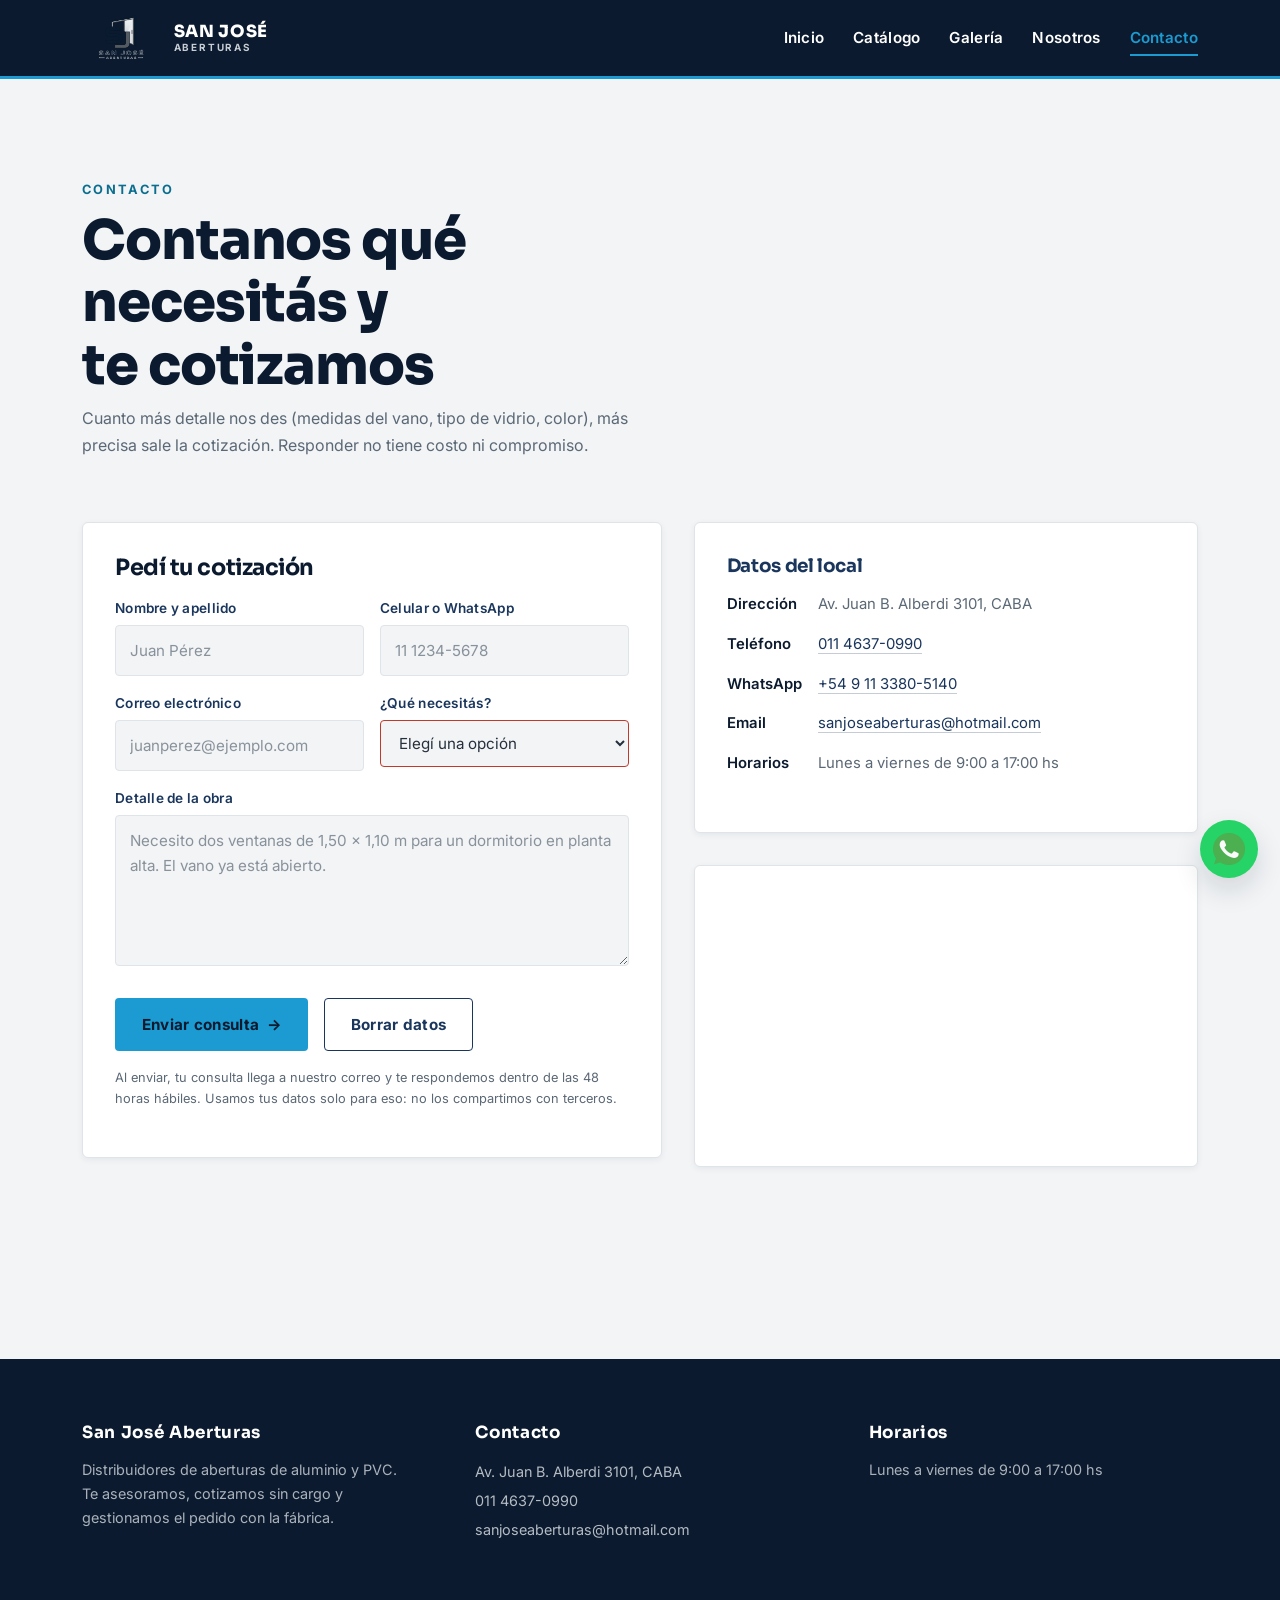
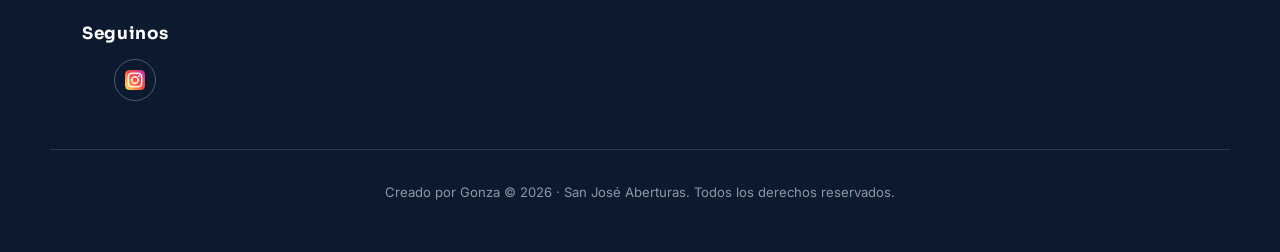
==== commit 9c1dd5db: "v2" ====
--- a/pages/contacto.html
+++ b/pages/contacto.html
@@ -74,8 +74,8 @@
                 <section class="formulario" aria-labelledby="titulo-formulario">
                     <h2 id="titulo-formulario">Pedí tu cotización</h2>
 
-                    <!-- si quiero cambiar de form aca -->
-                    <form action="https://formspree.io/f/xgogqrqy" method="post" novalidate>
+                    <!-- ojo: cambiar TU-ID-DE-FORMSPREE por el mio de formspree para que llegue el mail -->
+                    <form action="https://formspree.io/f/TU-ID-DE-FORMSPREE" method="post" novalidate>
                         <input type="hidden" name="_subject" value="Nueva consulta desde la web">
                         <div class="campos">
                             <div class="campo">
@@ -136,19 +136,18 @@
                             <dd>Av. Juan B. Alberdi 3101, CABA</dd>
 
                             <dt>Teléfono</dt>
-                            <dd><a href="tel:+541143218765">011 4321-8765</a></dd>
+                            <dd><a href="tel:+541146370990">011 4637-0990</a></dd>
 
                             <dt>WhatsApp</dt>
-                            <dd><a href="https://wa.me/5491122334455" target="_blank" rel="noopener">+54 9 11
-                                    2233-4455</a></dd>
+                            <dd><a href="https://wa.me/5491133805140" target="_blank" rel="noopener">+54 9 11 3380-5140</a></dd>
 
                             <dt>Email</dt>
                             <dd><a
-                                    href="mailto:presupuestos@sanjoseaberturas.com">presupuestos@sanjoseaberturas.com</a>
+                                    href="mailto:sanjoseaberturas@hotmail.com">sanjoseaberturas@hotmail.com</a>
                             </dd>
 
                             <dt>Horarios</dt>
-                            <dd>Lunes a viernes de 8:00 a 17:00 hs<br>Sábados de 9:00 a 13:00 hs</dd>
+                            <dd>Lunes a viernes de 9:00 a 17:00 hs</dd>
                         </dl>
                     </article>
 
@@ -177,14 +176,14 @@
                 <address>
                     <a href="https://www.google.com/maps/search/?api=1&amp;query=Av.+Juan+B.+Alberdi+3101%2C+CABA"
                         target="_blank" rel="noopener">Av. Juan B. Alberdi 3101, CABA</a>
-                    <a href="tel:+541143218765">011 4321-8765</a>
-                    <a href="mailto:presupuestos@sanjoseaberturas.com">presupuestos@sanjoseaberturas.com</a>
+                    <a href="tel:+541146370990">011 4637-0990</a>
+                    <a href="mailto:sanjoseaberturas@hotmail.com">sanjoseaberturas@hotmail.com</a>
                 </address>
             </div>
 
             <div>
                 <h3>Horarios</h3>
-                <p>Lunes a viernes de 8:00 a 17:00 hs<br>Sábados de 9:00 a 13:00 hs</p>
+                <p>Lunes a viernes de 9:00 a 17:00 hs</p>
             </div>
 
             <div class="redes">
@@ -223,7 +222,7 @@
 
         <p class="copy">Creado por Gonza &copy; 2026 · San José Aberturas. Todos los derechos reservados.</p>
 
-        <a class="wa-flotante" href="https://wa.me/5491155554444" target="_blank" rel="noopener"
+        <a class="wa-flotante" href="https://wa.me/5491133805140" target="_blank" rel="noopener"
             aria-label="Escribinos por WhatsApp">
             <img src="../assets/logos/whatsapp.png" alt="" width="32" height="32" loading="lazy">
         </a>
--- a/styles/style.css
+++ b/styles/style.css
@@ -1,11 +1,10 @@
-@charset "UTF-8";
-.pie .redes ul li a, .pie .wa-flotante {
+.catalogo .grupo-cabecera .grupo-titulo .grupo-num, .pie .redes ul li a, .pie .wa-flotante {
   display: flex;
   justify-content: center;
   align-items: center;
 }
 
-.contacto .formulario, .contacto .datos-directos .ficha, .contacto .datos-directos .mapa, .nosotros .valores article, .galeria .obra, .catalogo .linea, .tarjeta {
+.contacto .formulario, .contacto .datos-directos .ficha, .contacto .datos-directos .mapa, .nosotros .valores article, .galeria .obra, .catalogo .grupo, .tarjeta {
   background-color: #ffffff;
   border: 1px solid #dfe4e9;
   border-radius: 6px;
@@ -776,110 +775,164 @@
   }
 }
 
-.catalogo .lista-lineas {
-  display: flex;
-  flex-direction: column;
-  flex-wrap: nowrap;
-  justify-content: flex-start;
-  align-items: stretch;
-  gap: 2rem;
-}
-.catalogo .linea {
-  display: grid;
-  grid-template-columns: 200px 1fr auto;
-  align-items: center;
-  gap: 2rem;
-  padding: 2rem;
-  border-left: 4px solid #c7cdd4;
-}
-.catalogo .linea .linea-marca {
-  display: flex;
-  flex-direction: column;
-  flex-wrap: nowrap;
-  justify-content: center;
-  align-items: flex-start;
-  gap: 0.2rem;
-}
-.catalogo .linea .linea-marca .eyebrow {
-  display: inline-block;
-  font-family: "Inter", "Segoe UI", sans-serif;
-  font-size: 0.8rem;
-  font-weight: 700;
-  letter-spacing: 0.18em;
-  text-transform: uppercase;
-  color: #5b6875;
-  font-size: 0.68rem;
-}
-.catalogo .linea .linea-marca h3 {
-  color: #1a365d;
-}
-.catalogo .linea .linea-detalle p {
-  color: #5b6875;
-  font-size: 0.95rem;
-}
-.catalogo .linea .linea-detalle ul {
+.catalogo .filtros {
   display: flex;
   flex-direction: row;
   flex-wrap: wrap;
   justify-content: flex-start;
   align-items: center;
+  gap: 0.6rem;
+  margin-bottom: 4rem;
+}
+.catalogo .filtro {
+  padding: 0.55rem 1.2rem;
+  border: 1px solid #dfe4e9;
+  border-radius: 999px;
+  background-color: #ffffff;
+  font-family: "Inter", "Segoe UI", sans-serif;
+  font-size: 0.9rem;
+  font-weight: 600;
+  color: #26303c;
+  cursor: pointer;
+  transition: background-color 0.35s cubic-bezier(0.22, 0.61, 0.36, 1), color 0.35s cubic-bezier(0.22, 0.61, 0.36, 1), border-color 0.35s cubic-bezier(0.22, 0.61, 0.36, 1);
+}
+.catalogo .filtro:hover {
+  border-color: #1b9bd1;
+  color: #0b6e8f;
+}
+.catalogo .filtro.activo {
+  background-color: #0b1a2e;
+  border-color: #0b1a2e;
+  color: #ffffff;
+}
+.catalogo .grupo {
+  overflow: hidden;
+  margin-bottom: 2rem;
+}
+.catalogo .grupo-cabecera {
+  display: flex;
+  flex-direction: row;
+  flex-wrap: nowrap;
+  justify-content: space-between;
+  align-items: center;
+  gap: 1rem;
+  padding: 2rem;
+  cursor: pointer;
+  list-style: none;
+  transition: background-color 0.35s cubic-bezier(0.22, 0.61, 0.36, 1);
+}
+.catalogo .grupo-cabecera::-webkit-details-marker {
+  display: none;
+}
+.catalogo .grupo-cabecera:hover {
+  background-color: #f2f4f6;
+}
+.catalogo .grupo-cabecera .grupo-titulo {
+  display: flex;
+  flex-direction: row;
+  flex-wrap: nowrap;
+  justify-content: flex-start;
+  align-items: center;
+  gap: 1rem;
+}
+.catalogo .grupo-cabecera .grupo-titulo .grupo-num {
+  width: 44px;
+  height: 44px;
+  border-radius: 50%;
+  background-color: rgba(27, 155, 209, 0.12);
+  font-family: "Sora", "Segoe UI", sans-serif;
+  font-weight: 800;
+  color: #0b6e8f;
+  font-size: 1.1rem;
+}
+.catalogo .grupo-cabecera .grupo-titulo h2 {
+  font-size: 1.3rem;
+  color: #0b1a2e;
+}
+.catalogo .grupo-cabecera .grupo-titulo span {
+  display: block;
+  font-size: 0.85rem;
+  font-weight: 400;
+  color: #5b6875;
+}
+.catalogo .grupo-cabecera .chevron {
+  width: 14px;
+  height: 14px;
+  border-right: 2.5px solid #1b9bd1;
+  border-bottom: 2.5px solid #1b9bd1;
+  transform: rotate(45deg);
+  transition: transform 0.35s cubic-bezier(0.22, 0.61, 0.36, 1);
+  flex-shrink: 0;
+}
+.catalogo .grupo[open] .grupo-cabecera {
+  background-color: #f2f4f6;
+}
+.catalogo .grupo[open] .grupo-cabecera .chevron {
+  transform: rotate(-135deg);
+}
+.catalogo .grupo-cuerpo {
+  padding: 0 2rem 2rem;
+  animation: aparecer 0.4s ease;
+}
+.catalogo .items {
+  display: grid;
+  grid-template-columns: repeat(auto-fit, minmax(240px, 1fr));
+  gap: 2rem;
+  margin-top: 1rem;
+}
+.catalogo .item {
+  border: 1px solid #dfe4e9;
+  border-radius: 6px;
+  overflow: hidden;
+  background-color: #ffffff;
+  transition: transform 0.35s cubic-bezier(0.22, 0.61, 0.36, 1), box-shadow 0.35s cubic-bezier(0.22, 0.61, 0.36, 1);
+}
+.catalogo .item .item-foto {
+  background-color: #f2f4f6;
+  overflow: hidden;
+}
+.catalogo .item .item-foto img {
+  width: 100%;
+  aspect-ratio: 4/3;
+  object-fit: cover;
+  transition: transform 0.5s ease;
+}
+.catalogo .item .item-texto {
+  padding: 1rem;
+}
+.catalogo .item .item-texto h3 {
+  font-size: 1.05rem;
+  color: #1a365d;
+  margin-bottom: 0.3rem;
+}
+.catalogo .item .item-texto p {
+  font-size: 0.9rem;
+  color: #5b6875;
+}
+.catalogo .item:hover {
+  transform: translateY(-5px);
+  box-shadow: 0 12px 28px rgba(11, 26, 46, 0.14);
+}
+.catalogo .item:hover .item-foto img {
+  transform: scale(1.05);
+}
+.catalogo .chips {
+  display: flex;
+  flex-direction: row;
+  flex-wrap: wrap;
+  justify-content: flex-start;
+  align-items: center;
   gap: 0.5rem;
-  margin-top: 0.5rem;
-}
-.catalogo .linea .linea-detalle ul li {
-  font-size: 0.75rem;
+  margin-top: 2rem;
+}
+.catalogo .chips li {
+  font-size: 0.78rem;
   font-weight: 600;
-  letter-spacing: 0.04em;
-  text-transform: uppercase;
+  letter-spacing: 0.02em;
   color: #1a365d;
   background-color: rgba(26, 54, 93, 0.07);
   border-radius: 999px;
-  padding: 0.25rem 0.7rem;
-}
-.catalogo .linea .linea-precio {
-  text-align: right;
-}
-.catalogo .linea .linea-precio strong {
-  display: block;
-  font-family: "Sora", "Segoe UI", sans-serif;
-  font-size: 1.35rem;
-  color: #0b1a2e;
-}
-.catalogo .linea .linea-precio span {
-  font-size: 0.78rem;
-  color: #5b6875;
-}
-.catalogo .linea:hover {
-  border-left-color: #1b9bd1;
-  transform: translateX(6px);
-  box-shadow: 0 12px 28px rgba(11, 26, 46, 0.14);
-}
-.catalogo .linea--destacada {
-  border-left-color: #1b9bd1;
-  position: relative;
-}
-.catalogo .linea--destacada::after {
-  content: "Más elegida";
-  position: absolute;
-  top: -12px;
-  left: 2rem;
-  background-color: #0a5b77;
-  color: #ffffff;
-  font-size: 0.7rem;
-  font-weight: 700;
-  letter-spacing: 0.1em;
-  text-transform: uppercase;
-  padding: 0.2rem 0.7rem;
-  border-radius: 999px;
-}
-@media (max-width: 967px) {
-  .catalogo .linea {
-    grid-template-columns: 1fr;
-    gap: 1rem;
-  }
-  .catalogo .linea .linea-precio {
-    text-align: left;
-  }
+  padding: 0.3rem 0.8rem;
 }
 .catalogo .aviso {
   margin-top: 2rem;
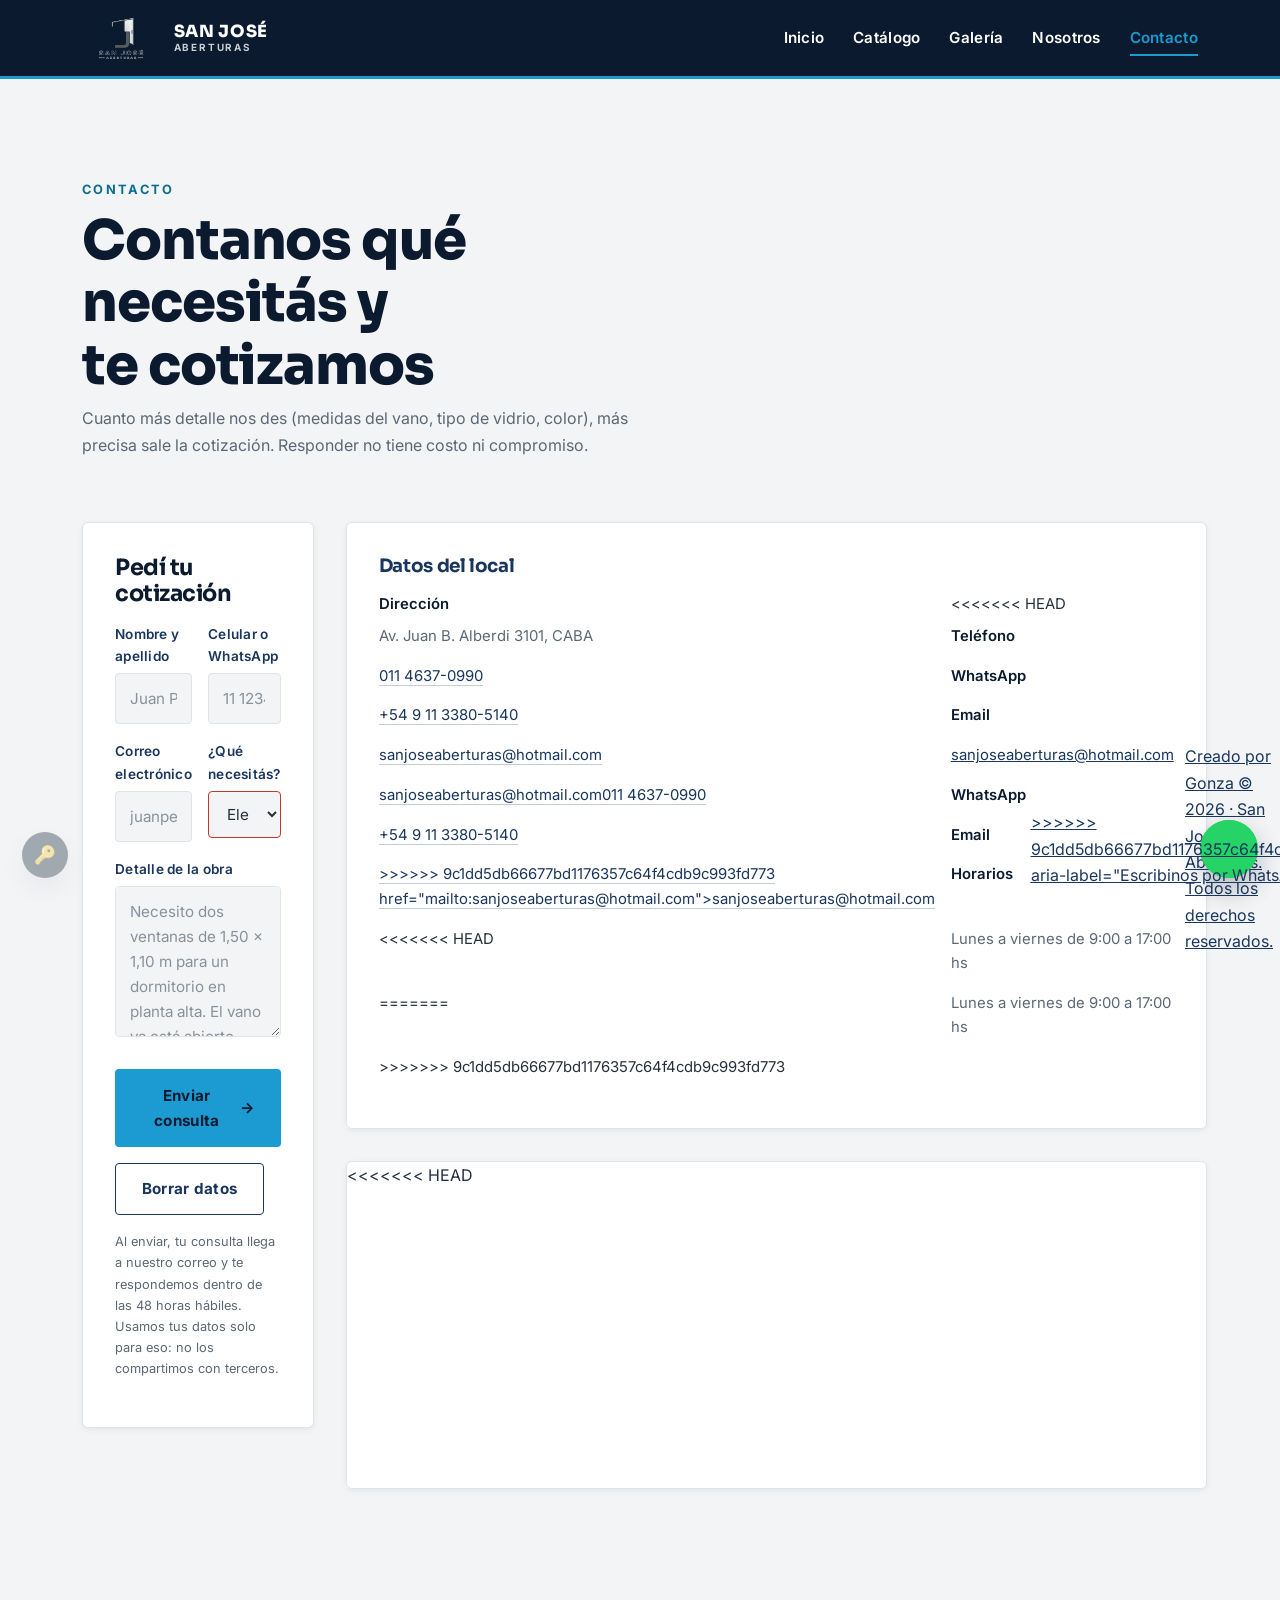
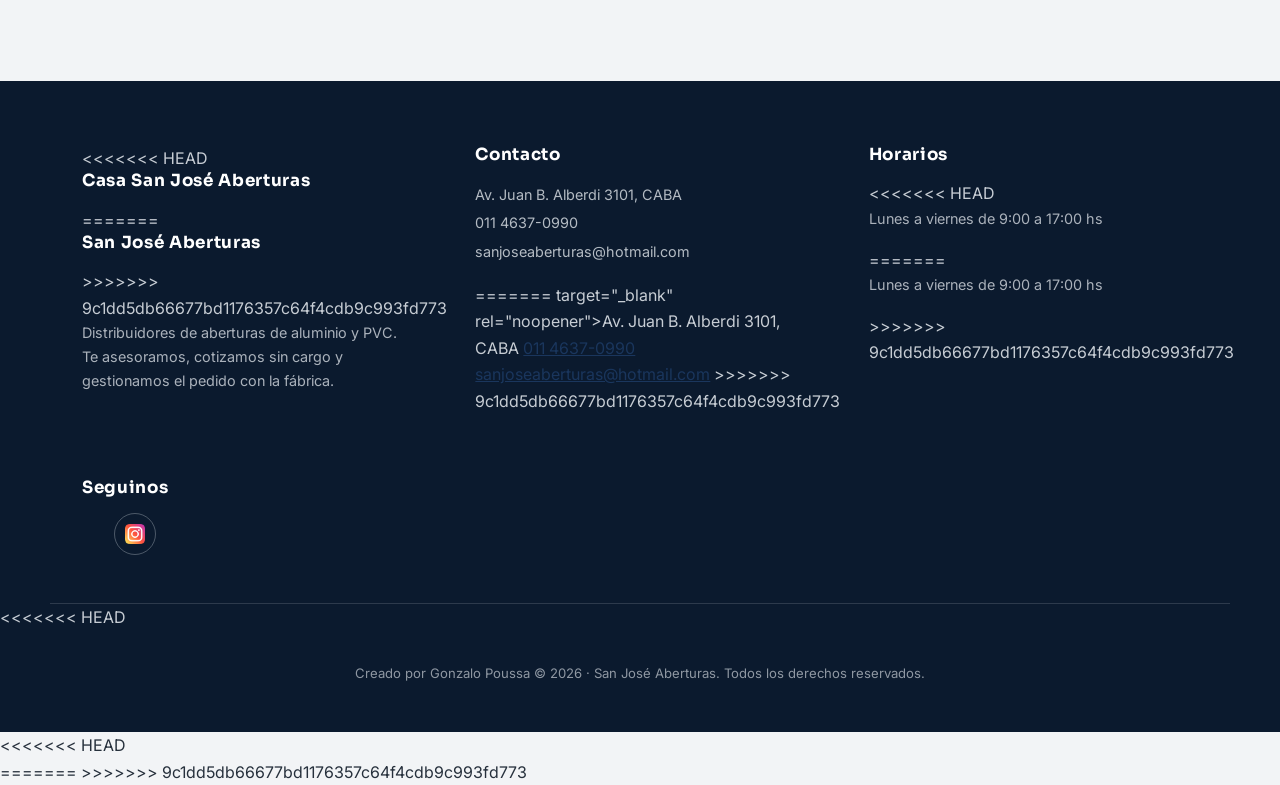
==== commit 053ac9da: "feat: modo administrador con catalogo, galeria y contacto editables" ====
--- a/pages/contacto.html
+++ b/pages/contacto.html
@@ -133,6 +133,18 @@
                         <h2>Datos del local</h2>
                         <dl>
                             <dt>Dirección</dt>
+<<<<<<< HEAD
+                            <dd data-ct="direccion">Av. Juan B. Alberdi 3101, CABA</dd>
+
+                            <dt>Teléfono</dt>
+                            <dd><a data-ct="telefono" href="tel:+541146370990">011 4637-0990</a></dd>
+
+                            <dt>WhatsApp</dt>
+                            <dd><a data-ct="whatsapp" href="https://wa.me/5491133805140" target="_blank" rel="noopener">+54 9 11 3380-5140</a></dd>
+
+                            <dt>Email</dt>
+                            <dd><a data-ct="mail"
+=======
                             <dd>Av. Juan B. Alberdi 3101, CABA</dd>
 
                             <dt>Teléfono</dt>
@@ -143,18 +155,28 @@
 
                             <dt>Email</dt>
                             <dd><a
+>>>>>>> 9c1dd5db66677bd1176357c64f4cdb9c993fd773
                                     href="mailto:sanjoseaberturas@hotmail.com">sanjoseaberturas@hotmail.com</a>
                             </dd>
 
                             <dt>Horarios</dt>
+<<<<<<< HEAD
+                            <dd data-ct="horario">Lunes a viernes de 9:00 a 17:00 hs</dd>
+=======
                             <dd>Lunes a viernes de 9:00 a 17:00 hs</dd>
+>>>>>>> 9c1dd5db66677bd1176357c64f4cdb9c993fd773
                         </dl>
                     </article>
 
                     <article class="mapa">
                         <h2 class="solo-lectores">Ubicación del local en el mapa</h2>
+<<<<<<< HEAD
+                        <iframe id="mapaContacto"
+                            src="https://www.google.com/maps?q=Av.+Juan+B.+Alberdi+3101%2C+CABA&output=embed"
+=======
                         <iframe
                             src="https://www.google.com/maps/embed?pb=!1m18!1m12!1m3!1d3282.8207992920943!2d-58.4740271235022!3d-34.63396855909769!2m3!1f0!2f0!3f0!3m2!1i1024!2i768!4f13.1!3m3!1m2!1s0x95bcc98582804c07%3A0xc3f3b68cb142a7c5!2sAv.%20Juan%20Bautista%20Alberdi%203101%2C%20C1406GSH%20Cdad.%20Aut%C3%B3noma%20de%20Buenos%20Aires!5e0!3m2!1ses!2sar!4v1779407908343!5m2!1ses!2sar"
+>>>>>>> 9c1dd5db66677bd1176357c64f4cdb9c993fd773
                             title="Mapa con la ubicación del local de San José Aberturas" loading="lazy"
                             referrerpolicy="no-referrer-when-downgrade" allowfullscreen></iframe>
                     </article>
@@ -166,7 +188,11 @@
     <footer class="pie">
         <div class="pie-contenido">
             <div>
+<<<<<<< HEAD
+                <h2>Casa San José Aberturas</h2>
+=======
                 <h2>San José Aberturas</h2>
+>>>>>>> 9c1dd5db66677bd1176357c64f4cdb9c993fd773
                 <p>Distribuidores de aberturas de aluminio y PVC. Te asesoramos, cotizamos sin cargo y
                     gestionamos el pedido con la fábrica.</p>
             </div>
@@ -175,15 +201,27 @@
                 <h3>Contacto</h3>
                 <address>
                     <a href="https://www.google.com/maps/search/?api=1&amp;query=Av.+Juan+B.+Alberdi+3101%2C+CABA"
+<<<<<<< HEAD
+                        target="_blank" rel="noopener" data-ct="direccion">Av. Juan B. Alberdi 3101, CABA</a>
+                    <a data-ct="telefono" href="tel:+541146370990">011 4637-0990</a>
+                    <a data-ct="mail" href="mailto:sanjoseaberturas@hotmail.com">sanjoseaberturas@hotmail.com</a>
+                </address>
+                <button type="button" class="btn-editar-contacto">✎ Editar datos</button>
+=======
                         target="_blank" rel="noopener">Av. Juan B. Alberdi 3101, CABA</a>
                     <a href="tel:+541146370990">011 4637-0990</a>
                     <a href="mailto:sanjoseaberturas@hotmail.com">sanjoseaberturas@hotmail.com</a>
                 </address>
+>>>>>>> 9c1dd5db66677bd1176357c64f4cdb9c993fd773
             </div>
 
             <div>
                 <h3>Horarios</h3>
+<<<<<<< HEAD
+                <p data-ct="horario">Lunes a viernes de 9:00 a 17:00 hs</p>
+=======
                 <p>Lunes a viernes de 9:00 a 17:00 hs</p>
+>>>>>>> 9c1dd5db66677bd1176357c64f4cdb9c993fd773
             </div>
 
             <div class="redes">
@@ -220,14 +258,27 @@
             </div>
         </div>
 
+<<<<<<< HEAD
+        <p class="copy">Creado por Gonzalo Poussa &copy; 2026 · San José Aberturas. Todos los derechos reservados.</p>
+
+        <a class="wa-flotante" data-ct="whatsapp-link" href="https://wa.me/5491133805140" target="_blank" rel="noopener"
+=======
         <p class="copy">Creado por Gonza &copy; 2026 · San José Aberturas. Todos los derechos reservados.</p>
 
         <a class="wa-flotante" href="https://wa.me/5491133805140" target="_blank" rel="noopener"
+>>>>>>> 9c1dd5db66677bd1176357c64f4cdb9c993fd773
             aria-label="Escribinos por WhatsApp">
             <img src="../assets/logos/whatsapp.png" alt="" width="32" height="32" loading="lazy">
         </a>
     </footer>
 
+<<<<<<< HEAD
+    <!-- acceso administrador -->
+    <button type="button" class="btn-admin" id="btnAdmin" title="Acceso administrador" aria-label="Acceso administrador">🔑</button>
+    <script src="../assets/js/admin.js"></script>
+
+=======
+>>>>>>> 9c1dd5db66677bd1176357c64f4cdb9c993fd773
     <script src="https://cdn.jsdelivr.net/npm/bootstrap@5.3.8/dist/js/bootstrap.bundle.min.js"
         integrity="sha384-FKyoEForCGlyvwx9Hj09JcYn3nv7wiPVlz7YYwJrWVcXK/BmnVDxM+D2scQbITxI"
         crossorigin="anonymous"></script>
--- a/styles/style.css
+++ b/styles/style.css
@@ -1,4 +1,5 @@
-.catalogo .grupo-cabecera .grupo-titulo .grupo-num, .pie .redes ul li a, .pie .wa-flotante {
+.catalogo .grupo-cabecera .grupo-titulo .grupo-num, .item-agregar,
+.obra-agregar, .obra-admin .mini-admin, .pie .redes ul li a, .pie .wa-flotante {
   display: flex;
   justify-content: center;
   align-items: center;
@@ -12,14 +13,14 @@
   transition: transform 0.35s cubic-bezier(0.22, 0.61, 0.36, 1), box-shadow 0.35s cubic-bezier(0.22, 0.61, 0.36, 1), border-color 0.35s cubic-bezier(0.22, 0.61, 0.36, 1);
 }
 
-.hero .hero-grid, .datos ul, .cta .cta-caja, .contenedor, .pie .pie-contenido, .pie .copy, .cabecera .navbar {
+.hero .hero-grid, .datos ul, .contenedor, .pie .pie-contenido, .pie .copy, .cabecera .navbar {
   width: 100%;
   max-width: 1180px;
   margin-inline: auto;
   padding-inline: 2rem;
 }
 @media (max-width: 567px) {
-  .hero .hero-grid, .datos ul, .cta .cta-caja, .contenedor, .pie .pie-contenido, .pie .copy, .cabecera .navbar {
+  .hero .hero-grid, .datos ul, .contenedor, .pie .pie-contenido, .pie .copy, .cabecera .navbar {
     padding-inline: 1rem;
   }
 }
@@ -580,6 +581,268 @@
   animation-delay: 0.6s;
 }
 
+.btn-admin {
+  position: fixed;
+  left: 22px;
+  bottom: 22px;
+  z-index: 1030;
+  width: 46px;
+  height: 46px;
+  border: none;
+  border-radius: 50%;
+  background-color: #0b1a2e;
+  color: #ffffff;
+  font-size: 1.1rem;
+  cursor: pointer;
+  opacity: 0.35;
+  box-shadow: 0 12px 28px rgba(11, 26, 46, 0.14);
+  transition: opacity 0.35s cubic-bezier(0.22, 0.61, 0.36, 1), transform 0.35s cubic-bezier(0.22, 0.61, 0.36, 1), background-color 0.35s cubic-bezier(0.22, 0.61, 0.36, 1);
+}
+.btn-admin:hover, .btn-admin:focus-visible {
+  opacity: 1;
+  transform: scale(1.08);
+}
+@media (max-width: 567px) {
+  .btn-admin {
+    left: 14px;
+    bottom: 78px;
+    width: 40px;
+    height: 40px;
+  }
+}
+
+body.admin-on .btn-admin {
+  opacity: 1;
+  background-color: #0a5b77;
+}
+
+body.admin-on::before {
+  content: "MODO ADMINISTRADOR";
+  position: fixed;
+  top: 0;
+  left: 0;
+  right: 0;
+  z-index: 1040;
+  background-color: #1b9bd1;
+  color: #0b1a2e;
+  font-family: "Inter", "Segoe UI", sans-serif;
+  font-size: 0.72rem;
+  font-weight: 700;
+  letter-spacing: 0.15em;
+  text-align: center;
+  padding: 3px;
+}
+
+.mini-admin {
+  border: 1px solid #dfe4e9;
+  background-color: #ffffff;
+  border-radius: 4px;
+  padding: 0.25rem 0.55rem;
+  font-family: "Inter", "Segoe UI", sans-serif;
+  font-size: 0.78rem;
+  font-weight: 600;
+  cursor: pointer;
+  transition: background-color 0.35s cubic-bezier(0.22, 0.61, 0.36, 1), color 0.35s cubic-bezier(0.22, 0.61, 0.36, 1), border-color 0.35s cubic-bezier(0.22, 0.61, 0.36, 1);
+}
+.mini-admin.editar {
+  color: #1a365d;
+}
+.mini-admin.editar:hover {
+  background-color: #1a365d;
+  color: #ffffff;
+}
+.mini-admin.borrar {
+  color: #c0392b;
+}
+.mini-admin.borrar:hover {
+  background-color: #c0392b;
+  color: #ffffff;
+  border-color: #c0392b;
+}
+
+.item-admin {
+  display: flex;
+  flex-direction: row;
+  flex-wrap: wrap;
+  justify-content: flex-start;
+  align-items: center;
+  gap: 0.4rem;
+  margin-top: 0.7rem;
+}
+
+.item-agregar,
+.obra-agregar {
+  border: 2px dashed #1b9bd1;
+  border-radius: 6px;
+  background-color: rgba(27, 155, 209, 0.05);
+  color: #0b6e8f;
+  font-family: "Sora", "Segoe UI", sans-serif;
+  font-size: 0.95rem;
+  font-weight: 700;
+  cursor: pointer;
+  min-height: 120px;
+  padding: 2rem;
+  transition: background-color 0.35s cubic-bezier(0.22, 0.61, 0.36, 1);
+}
+.item-agregar:hover,
+.obra-agregar:hover {
+  background-color: rgba(27, 155, 209, 0.12);
+}
+
+.obra-admin {
+  position: absolute;
+  top: 8px;
+  right: 8px;
+  z-index: 3;
+  display: flex;
+  flex-direction: row;
+  flex-wrap: nowrap;
+  justify-content: flex-end;
+  align-items: center;
+  gap: 0.35rem;
+}
+.obra-admin .mini-admin {
+  width: 32px;
+  height: 32px;
+  padding: 0;
+}
+
+.btn-editar-contacto {
+  display: none;
+  align-items: center;
+  gap: 0.4rem;
+  margin-top: 1rem;
+  padding: 0.5rem 1rem;
+  border: 1px solid #1b9bd1;
+  border-radius: 4px;
+  background-color: transparent;
+  color: #5ecdf0;
+  font-family: "Inter", "Segoe UI", sans-serif;
+  font-size: 0.85rem;
+  font-weight: 600;
+  cursor: pointer;
+  transition: background-color 0.35s cubic-bezier(0.22, 0.61, 0.36, 1), color 0.35s cubic-bezier(0.22, 0.61, 0.36, 1);
+}
+.btn-editar-contacto:hover {
+  background-color: #1b9bd1;
+  color: #0b1a2e;
+}
+
+.adm-overlay {
+  display: none;
+  position: fixed;
+  inset: 0;
+  z-index: 2000;
+  background-color: rgba(11, 26, 46, 0.6);
+  backdrop-filter: blur(3px);
+  padding: 2rem;
+  overflow-y: auto;
+}
+.adm-overlay.visible {
+  display: flex;
+  flex-direction: row;
+  flex-wrap: nowrap;
+  justify-content: center;
+  align-items: flex-start;
+  gap: 0;
+  padding-top: 8vh;
+}
+
+.adm-box {
+  width: 100%;
+  max-width: 420px;
+  background-color: #ffffff;
+  border-radius: 6px;
+  box-shadow: 0 12px 28px rgba(11, 26, 46, 0.14);
+  padding: 2rem;
+  animation: aparecer 0.3s ease;
+}
+.adm-box.ancho {
+  max-width: 520px;
+}
+.adm-box h3 {
+  font-family: "Sora", "Segoe UI", sans-serif;
+  font-size: 1.3rem;
+  color: #0b1a2e;
+  margin-bottom: 1rem;
+}
+.adm-box label {
+  display: block;
+  font-size: 0.82rem;
+  font-weight: 600;
+  color: #1a365d;
+  margin-top: 1rem;
+  margin-bottom: 0.25rem;
+}
+.adm-box input,
+.adm-box textarea {
+  width: 100%;
+  padding: 0.6rem 0.75rem;
+  font-family: "Inter", "Segoe UI", sans-serif;
+  font-size: 0.95rem;
+  color: #26303c;
+  background-color: #f2f4f6;
+  border: 1px solid #dfe4e9;
+  border-radius: 4px;
+  transition: border-color 0.35s cubic-bezier(0.22, 0.61, 0.36, 1), box-shadow 0.35s cubic-bezier(0.22, 0.61, 0.36, 1);
+}
+.adm-box input:focus,
+.adm-box textarea:focus {
+  outline: none;
+  background-color: #ffffff;
+  border-color: #1b9bd1;
+  box-shadow: 0 0 0 3px rgba(27, 155, 209, 0.18);
+}
+.adm-box textarea {
+  resize: vertical;
+}
+.adm-box .adm-nota {
+  font-size: 0.78rem;
+  color: #5b6875;
+  margin-top: 0.35rem;
+}
+.adm-box .adm-error {
+  color: #c0392b;
+  font-size: 0.85rem;
+  min-height: 1.2rem;
+  margin-top: 0.4rem;
+}
+.adm-box .adm-acciones {
+  display: flex;
+  flex-direction: row;
+  flex-wrap: wrap;
+  justify-content: flex-start;
+  align-items: center;
+  gap: 1rem;
+  margin-top: 2rem;
+}
+
+#adminToast {
+  position: fixed;
+  bottom: -80px;
+  left: 50%;
+  transform: translateX(-50%);
+  z-index: 2100;
+  background-color: #0b1a2e;
+  color: #ffffff;
+  padding: 0.75rem 1.4rem;
+  border-radius: 999px;
+  font-family: "Inter", "Segoe UI", sans-serif;
+  font-size: 0.9rem;
+  font-weight: 600;
+  box-shadow: 0 12px 28px rgba(11, 26, 46, 0.14);
+  transition: bottom 0.4s cubic-bezier(0.22, 0.61, 0.36, 1);
+}
+#adminToast.show {
+  bottom: 28px;
+}
+#adminToast.ok {
+  background-color: #1e8e4f;
+}
+#adminToast.err {
+  background-color: #c0392b;
+}
+
 .hero {
   background-color: #0b1a2e;
   color: #ffffff;
@@ -747,6 +1010,10 @@
 }
 
 .cta .cta-caja {
+  margin-top: 0;
+}
+
+.cta-caja {
   display: flex;
   flex-direction: row;
   flex-wrap: wrap;
@@ -757,18 +1024,18 @@
   color: #ffffff;
   border-radius: 6px;
   padding: 4rem;
-  max-width: 1180px;
-}
-.cta .cta-caja h2 {
+  margin-top: 4rem;
+}
+.cta-caja h2 {
   color: #ffffff;
   max-width: 20ch;
 }
-.cta .cta-caja p {
+.cta-caja p {
   color: rgba(199, 205, 212, 0.9);
   max-width: 46ch;
 }
 @media (max-width: 567px) {
-  .cta .cta-caja {
+  .cta-caja {
     padding: 2rem;
     text-align: center;
     justify-content: center;
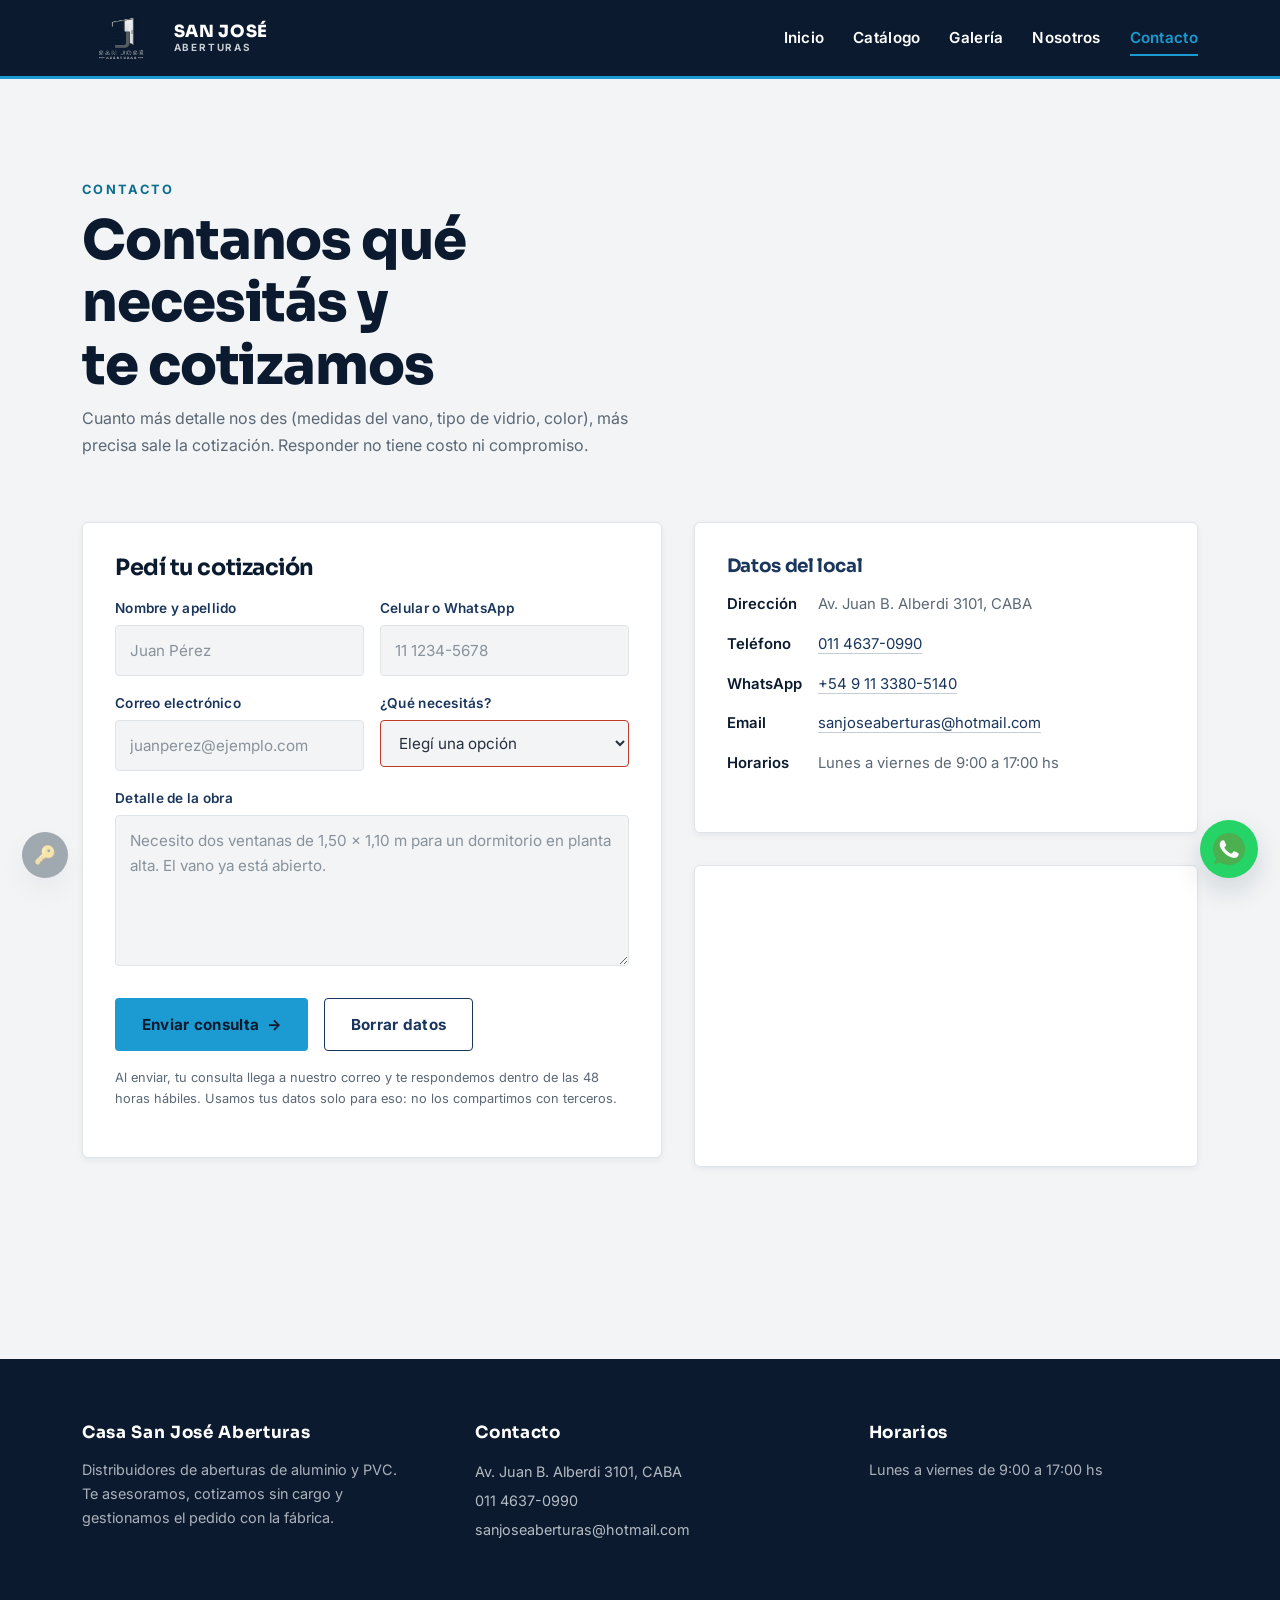
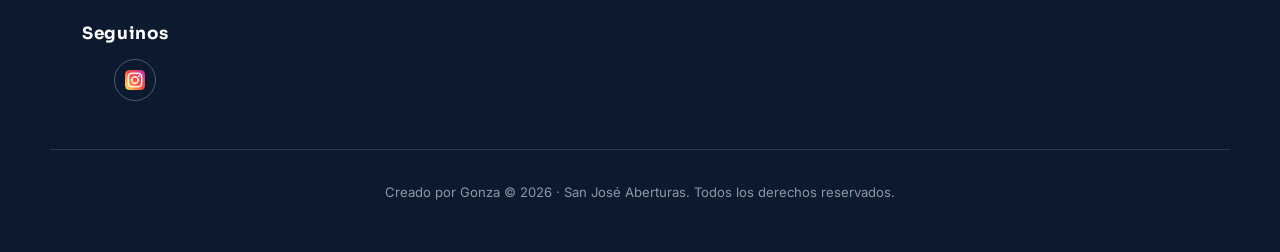
==== commit 48766af6: "fix: limpio marcas de conflicto del merge" ====
--- a/pages/contacto.html
+++ b/pages/contacto.html
@@ -133,7 +133,6 @@
                         <h2>Datos del local</h2>
                         <dl>
                             <dt>Dirección</dt>
-<<<<<<< HEAD
                             <dd data-ct="direccion">Av. Juan B. Alberdi 3101, CABA</dd>
 
                             <dt>Teléfono</dt>
@@ -144,39 +143,18 @@
 
                             <dt>Email</dt>
                             <dd><a data-ct="mail"
-=======
-                            <dd>Av. Juan B. Alberdi 3101, CABA</dd>
-
-                            <dt>Teléfono</dt>
-                            <dd><a href="tel:+541146370990">011 4637-0990</a></dd>
-
-                            <dt>WhatsApp</dt>
-                            <dd><a href="https://wa.me/5491133805140" target="_blank" rel="noopener">+54 9 11 3380-5140</a></dd>
-
-                            <dt>Email</dt>
-                            <dd><a
->>>>>>> 9c1dd5db66677bd1176357c64f4cdb9c993fd773
                                     href="mailto:sanjoseaberturas@hotmail.com">sanjoseaberturas@hotmail.com</a>
                             </dd>
 
                             <dt>Horarios</dt>
-<<<<<<< HEAD
                             <dd data-ct="horario">Lunes a viernes de 9:00 a 17:00 hs</dd>
-=======
-                            <dd>Lunes a viernes de 9:00 a 17:00 hs</dd>
->>>>>>> 9c1dd5db66677bd1176357c64f4cdb9c993fd773
                         </dl>
                     </article>
 
                     <article class="mapa">
                         <h2 class="solo-lectores">Ubicación del local en el mapa</h2>
-<<<<<<< HEAD
                         <iframe id="mapaContacto"
                             src="https://www.google.com/maps?q=Av.+Juan+B.+Alberdi+3101%2C+CABA&output=embed"
-=======
-                        <iframe
-                            src="https://www.google.com/maps/embed?pb=!1m18!1m12!1m3!1d3282.8207992920943!2d-58.4740271235022!3d-34.63396855909769!2m3!1f0!2f0!3f0!3m2!1i1024!2i768!4f13.1!3m3!1m2!1s0x95bcc98582804c07%3A0xc3f3b68cb142a7c5!2sAv.%20Juan%20Bautista%20Alberdi%203101%2C%20C1406GSH%20Cdad.%20Aut%C3%B3noma%20de%20Buenos%20Aires!5e0!3m2!1ses!2sar!4v1779407908343!5m2!1ses!2sar"
->>>>>>> 9c1dd5db66677bd1176357c64f4cdb9c993fd773
                             title="Mapa con la ubicación del local de San José Aberturas" loading="lazy"
                             referrerpolicy="no-referrer-when-downgrade" allowfullscreen></iframe>
                     </article>
@@ -188,11 +166,7 @@
     <footer class="pie">
         <div class="pie-contenido">
             <div>
-<<<<<<< HEAD
                 <h2>Casa San José Aberturas</h2>
-=======
-                <h2>San José Aberturas</h2>
->>>>>>> 9c1dd5db66677bd1176357c64f4cdb9c993fd773
                 <p>Distribuidores de aberturas de aluminio y PVC. Te asesoramos, cotizamos sin cargo y
                     gestionamos el pedido con la fábrica.</p>
             </div>
@@ -201,27 +175,16 @@
                 <h3>Contacto</h3>
                 <address>
                     <a href="https://www.google.com/maps/search/?api=1&amp;query=Av.+Juan+B.+Alberdi+3101%2C+CABA"
-<<<<<<< HEAD
                         target="_blank" rel="noopener" data-ct="direccion">Av. Juan B. Alberdi 3101, CABA</a>
                     <a data-ct="telefono" href="tel:+541146370990">011 4637-0990</a>
                     <a data-ct="mail" href="mailto:sanjoseaberturas@hotmail.com">sanjoseaberturas@hotmail.com</a>
                 </address>
                 <button type="button" class="btn-editar-contacto">✎ Editar datos</button>
-=======
-                        target="_blank" rel="noopener">Av. Juan B. Alberdi 3101, CABA</a>
-                    <a href="tel:+541146370990">011 4637-0990</a>
-                    <a href="mailto:sanjoseaberturas@hotmail.com">sanjoseaberturas@hotmail.com</a>
-                </address>
->>>>>>> 9c1dd5db66677bd1176357c64f4cdb9c993fd773
             </div>
 
             <div>
                 <h3>Horarios</h3>
-<<<<<<< HEAD
                 <p data-ct="horario">Lunes a viernes de 9:00 a 17:00 hs</p>
-=======
-                <p>Lunes a viernes de 9:00 a 17:00 hs</p>
->>>>>>> 9c1dd5db66677bd1176357c64f4cdb9c993fd773
             </div>
 
             <div class="redes">
@@ -258,27 +221,18 @@
             </div>
         </div>
 
-<<<<<<< HEAD
-        <p class="copy">Creado por Gonzalo Poussa &copy; 2026 · San José Aberturas. Todos los derechos reservados.</p>
+        <p class="copy">Creado por Gonza &copy; 2026 · San José Aberturas. Todos los derechos reservados.</p>
 
         <a class="wa-flotante" data-ct="whatsapp-link" href="https://wa.me/5491133805140" target="_blank" rel="noopener"
-=======
-        <p class="copy">Creado por Gonza &copy; 2026 · San José Aberturas. Todos los derechos reservados.</p>
-
-        <a class="wa-flotante" href="https://wa.me/5491133805140" target="_blank" rel="noopener"
->>>>>>> 9c1dd5db66677bd1176357c64f4cdb9c993fd773
             aria-label="Escribinos por WhatsApp">
             <img src="../assets/logos/whatsapp.png" alt="" width="32" height="32" loading="lazy">
         </a>
     </footer>
 
-<<<<<<< HEAD
     <!-- acceso administrador -->
     <button type="button" class="btn-admin" id="btnAdmin" title="Acceso administrador" aria-label="Acceso administrador">🔑</button>
     <script src="../assets/js/admin.js"></script>
 
-=======
->>>>>>> 9c1dd5db66677bd1176357c64f4cdb9c993fd773
     <script src="https://cdn.jsdelivr.net/npm/bootstrap@5.3.8/dist/js/bootstrap.bundle.min.js"
         integrity="sha384-FKyoEForCGlyvwx9Hj09JcYn3nv7wiPVlz7YYwJrWVcXK/BmnVDxM+D2scQbITxI"
         crossorigin="anonymous"></script>
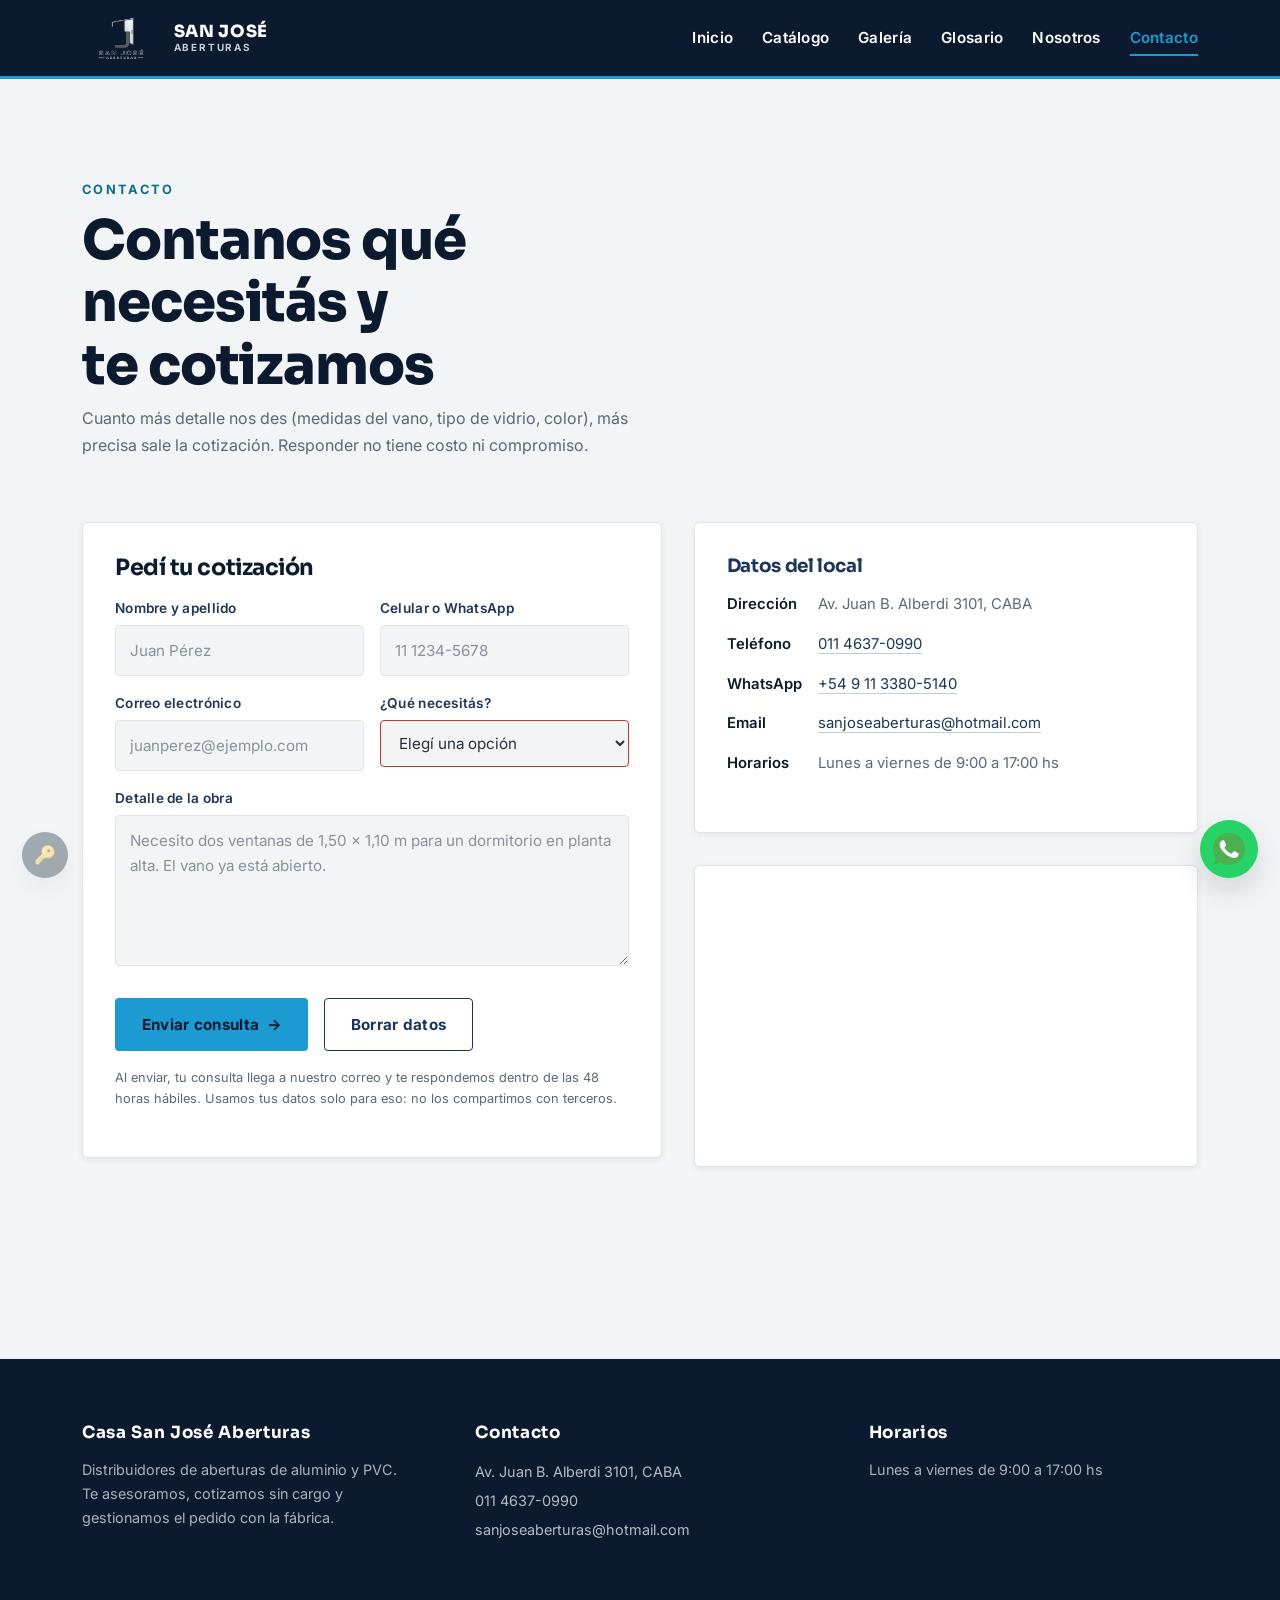
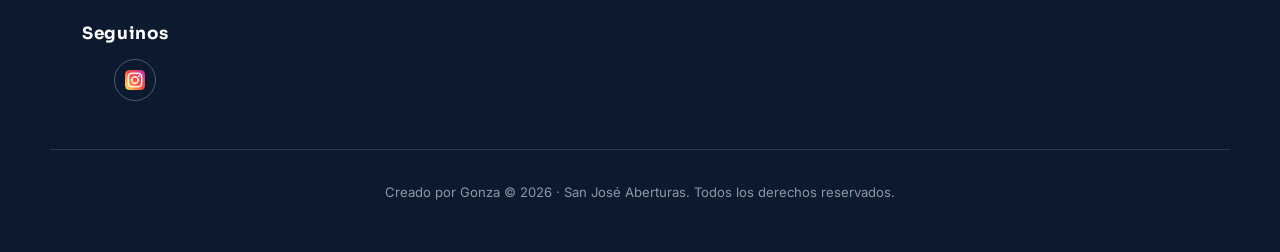
==== commit 2639df59: "feat: pagina de glosario editable" ====
--- a/pages/contacto.html
+++ b/pages/contacto.html
@@ -53,6 +53,7 @@
                     <li class="nav-item"><a class="nav-link" href="../index.html">Inicio</a></li>
                     <li class="nav-item"><a class="nav-link" href="./menu.html">Catálogo</a></li>
                     <li class="nav-item"><a class="nav-link" href="./galeria.html">Galería</a></li>
+                    <li class="nav-item"><a class="nav-link" href="./glosario.html">Glosario</a></li>
                     <li class="nav-item"><a class="nav-link" href="./nosotros.html">Nosotros</a></li>
                     <li class="nav-item"><a class="nav-link" href="./contacto.html" aria-current="page">Contacto</a></li>
                 </ul>
--- a/styles/style.css
+++ b/styles/style.css
@@ -1,11 +1,11 @@
-.catalogo .grupo-cabecera .grupo-titulo .grupo-num, .item-agregar,
+.glosario .glo-item .glo-mas, .glosario .glo-agregar, .catalogo .grupo-cabecera .grupo-titulo .grupo-num, .item-agregar,
 .obra-agregar, .obra-admin .mini-admin, .pie .redes ul li a, .pie .wa-flotante {
   display: flex;
   justify-content: center;
   align-items: center;
 }
 
-.contacto .formulario, .contacto .datos-directos .ficha, .contacto .datos-directos .mapa, .nosotros .valores article, .galeria .obra, .catalogo .grupo, .tarjeta {
+.glosario .glo-item, .contacto .formulario, .contacto .datos-directos .ficha, .contacto .datos-directos .mapa, .nosotros .valores article, .galeria .obra, .catalogo .grupo, .tarjeta {
   background-color: #ffffff;
   border: 1px solid #dfe4e9;
   border-radius: 6px;
@@ -775,6 +775,7 @@
   margin-bottom: 0.25rem;
 }
 .adm-box input,
+.adm-box select,
 .adm-box textarea {
   width: 100%;
   padding: 0.6rem 0.75rem;
@@ -787,6 +788,7 @@
   transition: border-color 0.35s cubic-bezier(0.22, 0.61, 0.36, 1), box-shadow 0.35s cubic-bezier(0.22, 0.61, 0.36, 1);
 }
 .adm-box input:focus,
+.adm-box select:focus,
 .adm-box textarea:focus {
   outline: none;
   background-color: #ffffff;
@@ -841,6 +843,127 @@
 }
 #adminToast.err {
   background-color: #c0392b;
+}
+
+#lightbox {
+  display: none;
+  position: fixed;
+  inset: 0;
+  z-index: 2200;
+  background-color: rgba(11, 26, 46, 0.92);
+  backdrop-filter: blur(4px);
+  padding: 2rem;
+}
+#lightbox.visible {
+  display: flex;
+  flex-direction: row;
+  flex-wrap: nowrap;
+  justify-content: center;
+  align-items: center;
+  gap: 0;
+}
+#lightbox .lb-figura {
+  margin: 0;
+  max-width: min(92vw, 1100px);
+  max-height: 90vh;
+  display: flex;
+  flex-direction: column;
+  flex-wrap: nowrap;
+  justify-content: center;
+  align-items: center;
+  gap: 1rem;
+  animation: aparecer 0.35s ease;
+}
+#lightbox .lb-figura img {
+  max-width: 100%;
+  max-height: 74vh;
+  width: auto;
+  object-fit: contain;
+  border-radius: 6px;
+  box-shadow: 0 20px 60px rgba(0, 0, 0, 0.5);
+  background-color: #f2f4f6;
+}
+#lightbox .lb-figura figcaption {
+  text-align: center;
+  color: #ffffff;
+  max-width: 60ch;
+}
+#lightbox .lb-figura figcaption strong {
+  display: block;
+  font-family: "Sora", "Segoe UI", sans-serif;
+  font-size: 1.2rem;
+  margin-bottom: 0.2rem;
+}
+#lightbox .lb-figura figcaption span {
+  font-size: 0.95rem;
+  color: rgba(199, 205, 212, 0.9);
+}
+#lightbox .lb-cerrar {
+  position: absolute;
+  top: 18px;
+  right: 22px;
+  width: 46px;
+  height: 46px;
+  border: none;
+  border-radius: 50%;
+  background-color: rgba(255, 255, 255, 0.12);
+  color: #ffffff;
+  font-size: 1.4rem;
+  cursor: pointer;
+  transition: background-color 0.35s cubic-bezier(0.22, 0.61, 0.36, 1), transform 0.35s cubic-bezier(0.22, 0.61, 0.36, 1);
+}
+#lightbox .lb-cerrar:hover {
+  background-color: rgba(255, 255, 255, 0.25);
+  transform: rotate(90deg);
+}
+#lightbox .lb-flecha {
+  display: none;
+  position: absolute;
+  top: 50%;
+  transform: translateY(-50%);
+  width: 54px;
+  height: 54px;
+  border: none;
+  border-radius: 50%;
+  background-color: rgba(255, 255, 255, 0.12);
+  color: #ffffff;
+  font-size: 2rem;
+  line-height: 1;
+  cursor: pointer;
+  transition: background-color 0.35s cubic-bezier(0.22, 0.61, 0.36, 1), transform 0.35s cubic-bezier(0.22, 0.61, 0.36, 1);
+}
+#lightbox .lb-flecha:hover {
+  background-color: #1b9bd1;
+}
+#lightbox .lb-flecha.lb-prev {
+  left: 20px;
+}
+#lightbox .lb-flecha.lb-next {
+  right: 20px;
+}
+#lightbox.con-flechas .lb-flecha {
+  display: flex;
+  flex-direction: row;
+  flex-wrap: nowrap;
+  justify-content: center;
+  align-items: center;
+  gap: 0;
+}
+@media (max-width: 567px) {
+  #lightbox .lb-flecha {
+    width: 44px;
+    height: 44px;
+    font-size: 1.6rem;
+  }
+  #lightbox .lb-flecha.lb-prev {
+    left: 8px;
+  }
+  #lightbox .lb-flecha.lb-next {
+    right: 8px;
+  }
+  #lightbox .lb-figura img {
+    max-height: 66vh;
+  }
 }
 
 .hero {
@@ -1222,9 +1345,12 @@
   overflow: hidden;
   margin: 0;
 }
-.galeria .obra:first-child {
+.galeria .obra--grande {
   grid-column: span 2;
   grid-row: span 2;
+}
+.galeria .obra--mediana {
+  grid-column: span 2;
 }
 .galeria .obra img {
   width: 100%;
@@ -1271,7 +1397,7 @@
   .galeria .grilla-galeria {
     grid-template-columns: repeat(2, 1fr);
   }
-  .galeria .obra:first-child {
+  .galeria .obra--grande {
     grid-column: span 2;
     grid-row: span 1;
   }
@@ -1281,7 +1407,8 @@
     grid-template-columns: 1fr;
     gap: 1rem;
   }
-  .galeria .obra:first-child {
+  .galeria .obra--grande,
+  .galeria .obra--mediana {
     grid-column: span 1;
   }
 }
@@ -1550,4 +1677,121 @@
   filter: none;
 }
 
+.glosario .lista-glosario {
+  display: flex;
+  flex-direction: column;
+  flex-wrap: nowrap;
+  justify-content: flex-start;
+  align-items: stretch;
+  gap: 6rem;
+}
+.glosario .glo-tema .glo-titulo {
+  font-size: 1.5rem;
+  color: #1a365d;
+  margin-bottom: 2rem;
+  padding-bottom: 0.5rem;
+  border-bottom: 2px solid #dfe4e9;
+}
+.glosario .glo-lista {
+  display: grid;
+  grid-template-columns: repeat(auto-fit, minmax(320px, 1fr));
+  gap: 1rem;
+  align-items: start;
+}
+.glosario .glo-item {
+  overflow: hidden;
+}
+.glosario .glo-item summary {
+  display: flex;
+  flex-direction: row;
+  flex-wrap: nowrap;
+  justify-content: space-between;
+  align-items: center;
+  gap: 1rem;
+  padding: 1rem 2rem;
+  cursor: pointer;
+  list-style: none;
+  transition: background-color 0.35s cubic-bezier(0.22, 0.61, 0.36, 1);
+}
+.glosario .glo-item summary::-webkit-details-marker {
+  display: none;
+}
+.glosario .glo-item summary:hover {
+  background-color: #f2f4f6;
+}
+.glosario .glo-item .glo-termino {
+  font-family: "Sora", "Segoe UI", sans-serif;
+  font-weight: 700;
+  font-size: 1rem;
+  color: #0b1a2e;
+}
+.glosario .glo-item .glo-mas {
+  flex-shrink: 0;
+  width: 26px;
+  height: 26px;
+  border-radius: 50%;
+  background-color: rgba(27, 155, 209, 0.12);
+  color: #0b6e8f;
+  font-size: 1.2rem;
+  line-height: 1;
+  transition: transform 0.35s cubic-bezier(0.22, 0.61, 0.36, 1), background-color 0.35s cubic-bezier(0.22, 0.61, 0.36, 1);
+}
+.glosario .glo-item[open] .glo-mas {
+  transform: rotate(135deg);
+  background-color: #1b9bd1;
+  color: #ffffff;
+}
+.glosario .glo-item[open] summary {
+  background-color: #f2f4f6;
+}
+.glosario .glo-item .glo-def {
+  padding: 0 2rem 2rem;
+  animation: aparecer 0.3s ease;
+}
+.glosario .glo-item .glo-def p {
+  color: #5b6875;
+  font-size: 0.95rem;
+}
+.glosario .glo-agregar {
+  border: 2px dashed #1b9bd1;
+  border-radius: 6px;
+  background-color: rgba(27, 155, 209, 0.05);
+  color: #0b6e8f;
+  font-family: "Sora", "Segoe UI", sans-serif;
+  font-size: 0.9rem;
+  font-weight: 700;
+  cursor: pointer;
+  min-height: 60px;
+  padding: 1rem 2rem;
+  transition: background-color 0.35s cubic-bezier(0.22, 0.61, 0.36, 1);
+}
+.glosario .glo-agregar:hover {
+  background-color: rgba(27, 155, 209, 0.12);
+}
+.glosario .glo-buscador {
+  margin-bottom: 4rem;
+  position: relative;
+}
+.glosario .glo-buscador input {
+  width: 100%;
+  max-width: 480px;
+  padding: 0.8rem 1rem;
+  font-family: "Inter", "Segoe UI", sans-serif;
+  font-size: 1rem;
+  color: #26303c;
+  background-color: #ffffff;
+  border: 1px solid #dfe4e9;
+  border-radius: 6px;
+  transition: border-color 0.35s cubic-bezier(0.22, 0.61, 0.36, 1), box-shadow 0.35s cubic-bezier(0.22, 0.61, 0.36, 1);
+}
+.glosario .glo-buscador input:focus {
+  outline: none;
+  border-color: #1b9bd1;
+  box-shadow: 0 0 0 3px rgba(27, 155, 209, 0.18);
+}
+.glosario .glo-item.oculto,
+.glosario .glo-tema.oculto {
+  display: none;
+}
+
 /*# sourceMappingURL=style.css.map */
